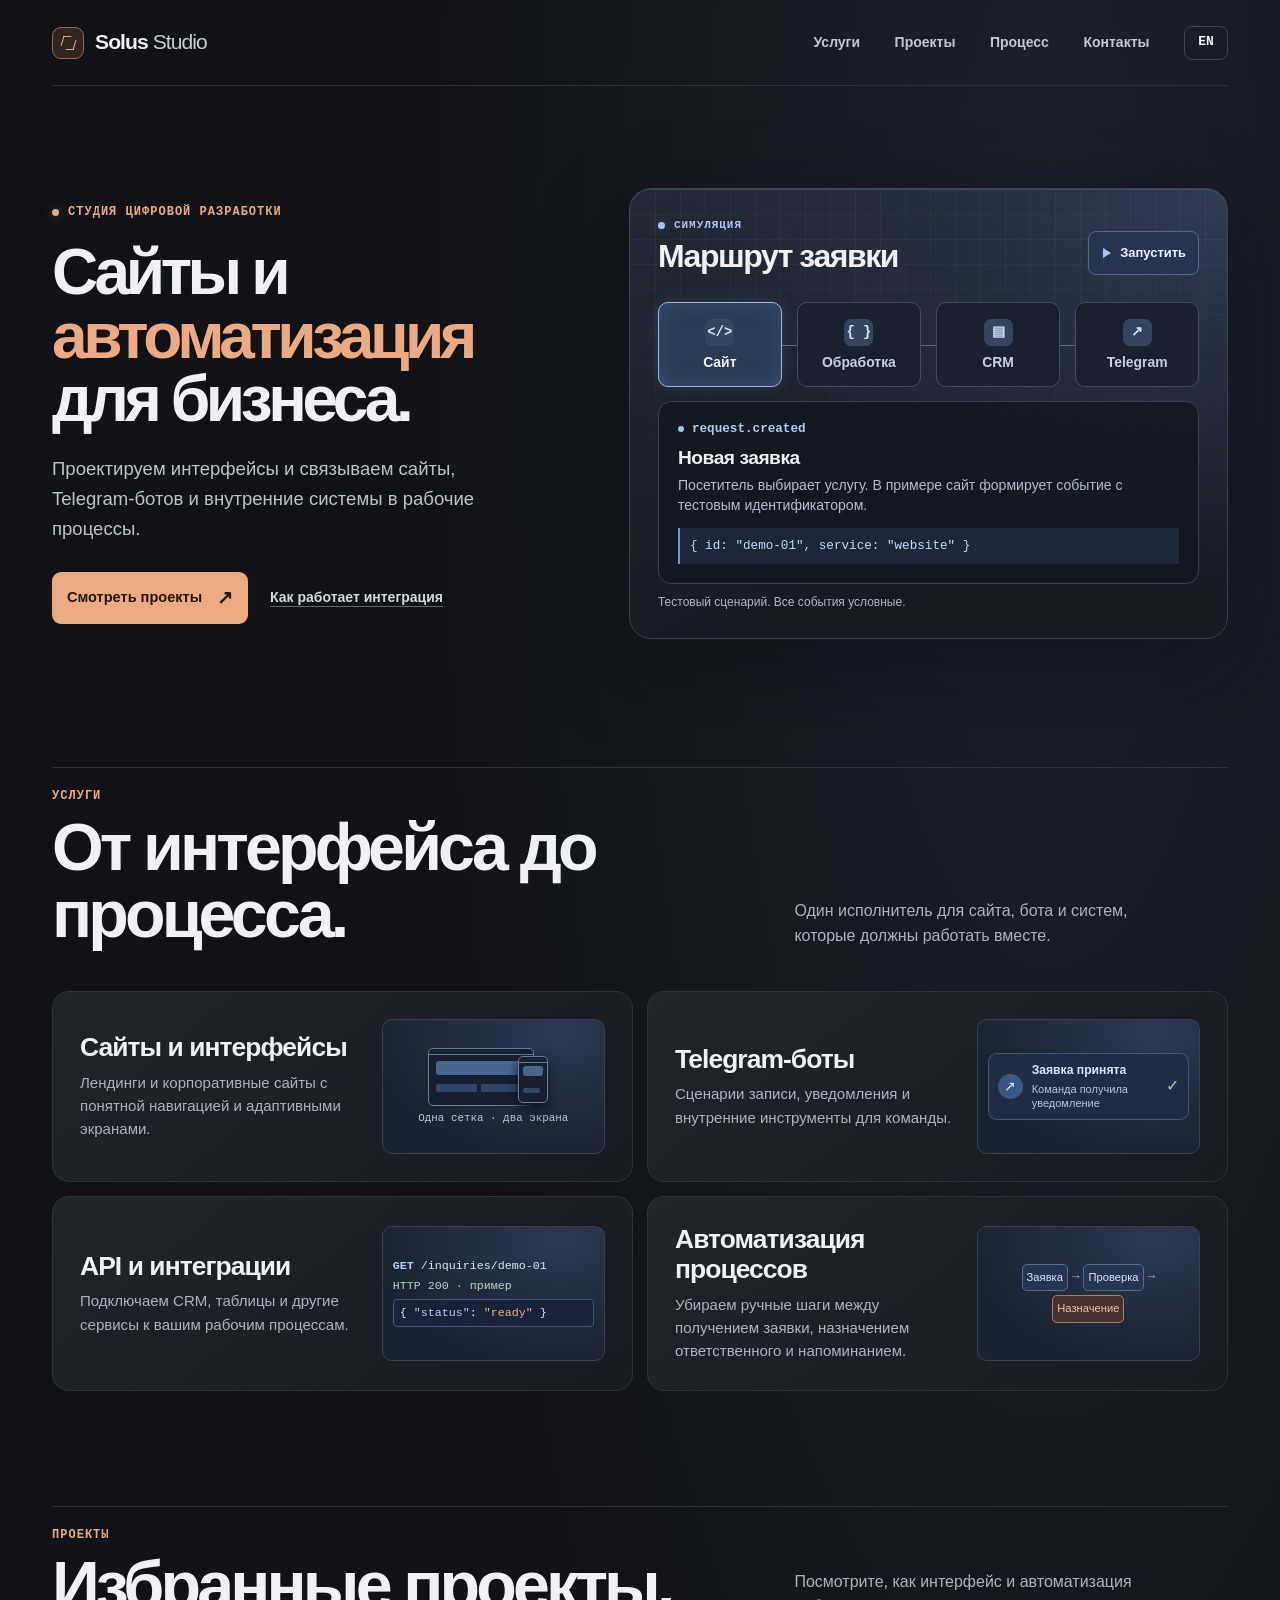
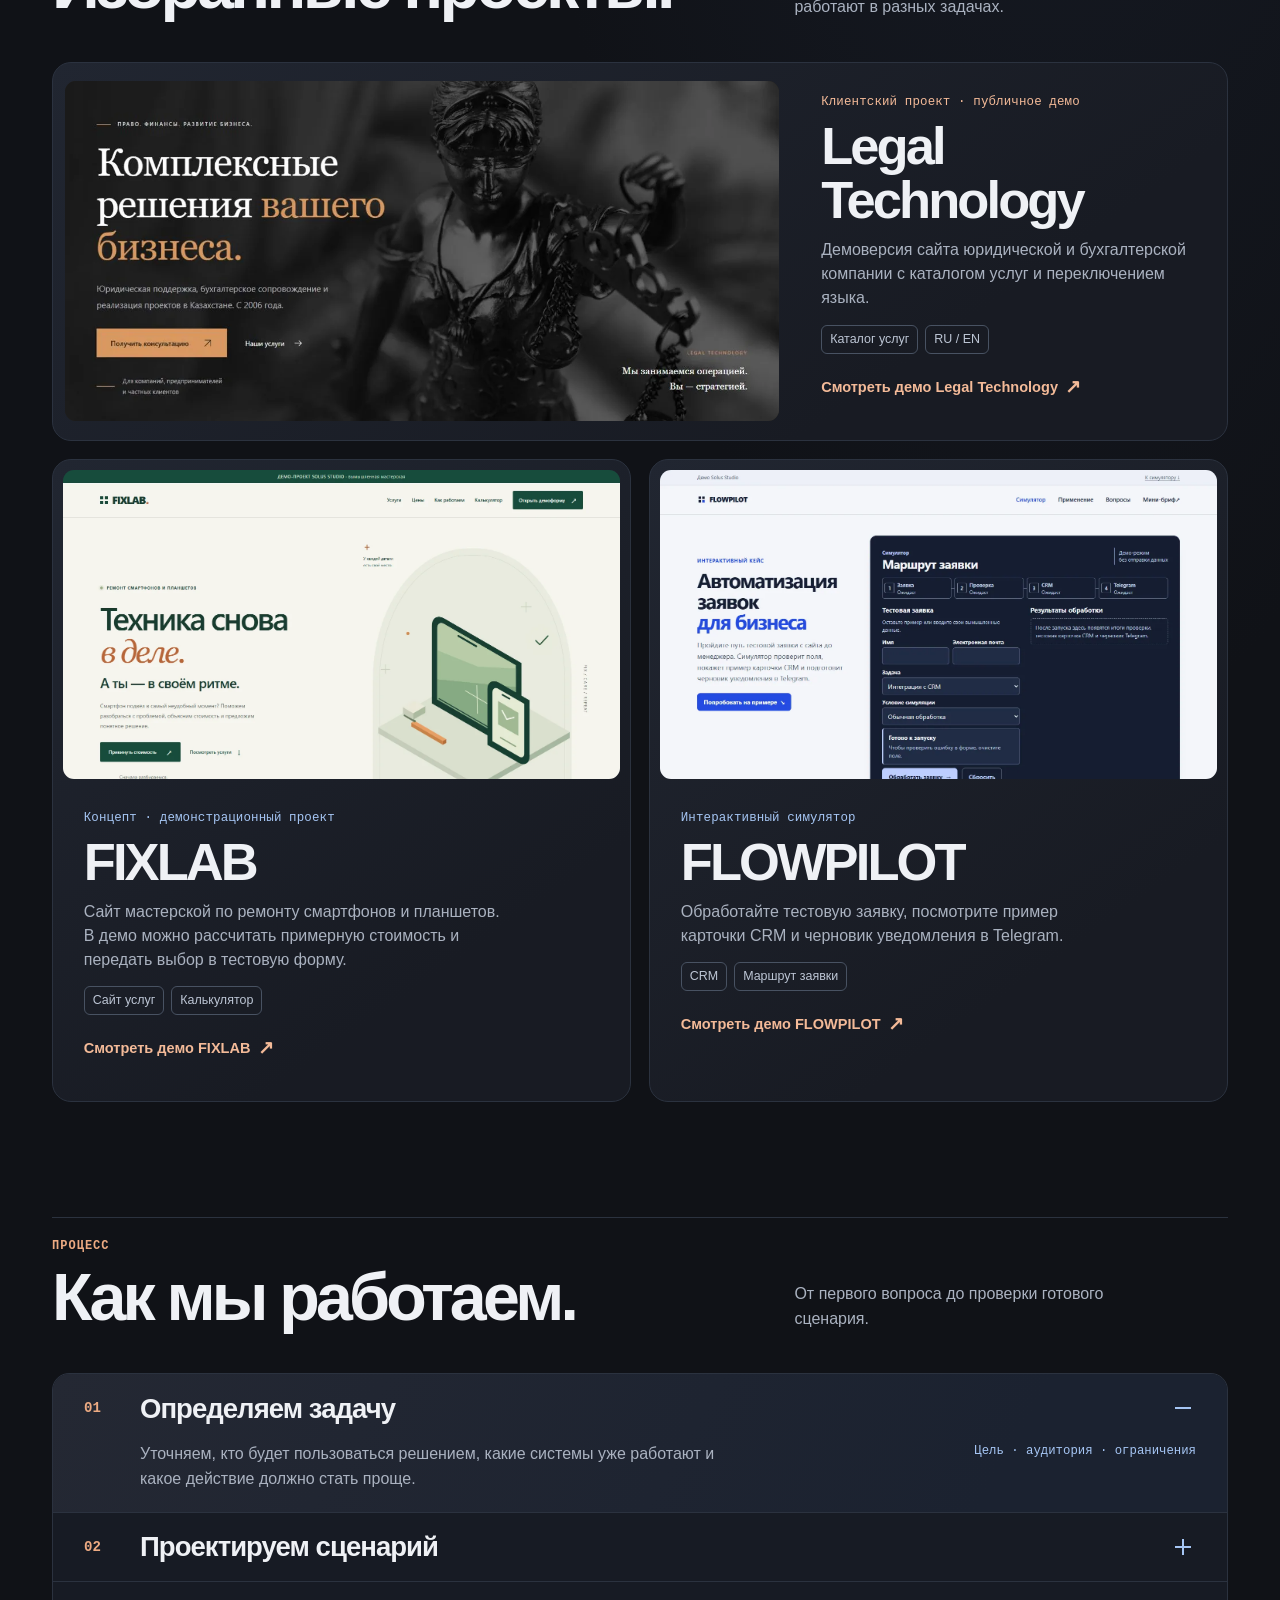
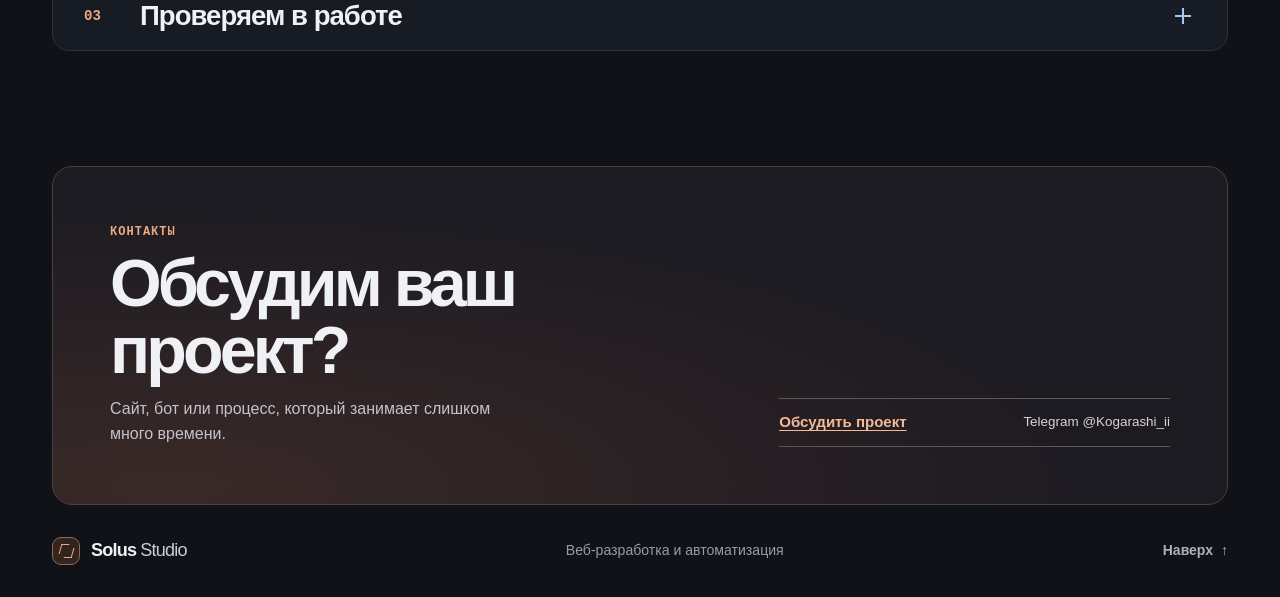
==== index.html @ 5e97bf9b "Add files via upload" ====
<!DOCTYPE html>
<html lang="ru">
<head>
  <meta charset="utf-8">
  <meta name="viewport" content="width=device-width, initial-scale=1">
  <meta name="description" content="Solus Studio проектирует сайты и интерфейсы, разрабатывает Telegram-ботов и подключает API для автоматизации бизнес-процессов.">
  <meta name="theme-color" content="#101217">
  <meta name="robots" content="noindex">
  <meta name="referrer" content="no-referrer">
  <meta property="og:title" content="Solus Studio — сайты и автоматизация для бизнеса">
  <meta property="og:description" content="Solus Studio проектирует сайты и интерфейсы, разрабатывает Telegram-ботов и подключает API для автоматизации бизнес-процессов.">
  <meta property="og:type" content="website">
  <title>Solus Studio — сайты и автоматизация для бизнеса</title>
  <link rel="stylesheet" href="styles.css">
  <link rel="icon" href="assets/favicon.svg" type="image/svg+xml">
  <link rel="alternate" hreflang="en" href="en.html">
  <script src="workflow.js" defer></script>
</head>
<body>
  <a class="skip-link" href="#main">К содержанию</a>
  <header class="header shell" id="top" tabindex="-1">
    <a class="brand" href="#top" aria-label="Solus Studio — к началу"><span class="brand-mark" aria-hidden="true"></span><span>Solus<span class="brand-studio"> Studio</span></span></a>
    <nav class="nav" aria-label="Основная навигация">
      <a href="#services">Услуги</a>
      <a href="#projects">Проекты</a>
      <a href="#approach">Процесс</a>
      <a href="#contact" class="nav-contact">Контакты</a>
      <a class="language-link" href="en.html" hreflang="en" lang="en" aria-label="EN — English">EN</a>
    </nav>
  </header>
  <main id="main" tabindex="-1">
    <section class="hero shell" aria-labelledby="hero-title">
      <div class="hero-copy">
        <p class="eyebrow hero-kicker"><span class="signal" aria-hidden="true"></span>Студия цифровой разработки</p>
        <h1 id="hero-title">Сайты и <em>автоматизация</em> для бизнеса.</h1>
        <p class="hero-intro">Проектируем интерфейсы и связываем сайты, Telegram-ботов и внутренние системы в рабочие процессы.</p>
        <div class="hero-actions">
          <a class="button button-primary" href="#projects">Смотреть проекты<span aria-hidden="true">↗</span></a>
          <a class="text-link" href="#workflow">Как работает интеграция</a>
        </div>
      </div>
      <section class="workflow" id="workflow" tabindex="-1" aria-labelledby="workflow-title" data-workflow data-state="idle" data-step="0">
        <div class="workflow-head">
          <div><p class="eyebrow workflow-tag"><span class="signal" aria-hidden="true"></span>Симуляция</p><h2 id="workflow-title">Маршрут заявки</h2></div>
          <button class="workflow-play" type="button" data-workflow-play aria-controls="workflow-panel" data-label-play="Запустить" data-label-pause="Пауза" data-label-resume="Продолжить" data-label-replay="Повторить" disabled>
            <span class="play-icon" aria-hidden="true"></span><span data-workflow-play-label>Запустить</span>
          </button>
        </div>
        <div class="workflow-stage">
          <div class="workflow-nodes">
                <button class="workflow-node" type="button" data-workflow-step="0" data-announcement="Новая заявка" aria-controls="workflow-panel" aria-pressed="true" disabled>
                  <span class="workflow-symbol" aria-hidden="true">&lt;/&gt;</span>
                  <span class="workflow-node-name">Сайт</span>
                </button>
                <button class="workflow-node" type="button" data-workflow-step="1" data-announcement="Данные проверены" aria-controls="workflow-panel" aria-pressed="false" disabled>
                  <span class="workflow-symbol" aria-hidden="true">{ }</span>
                  <span class="workflow-node-name">Обработка</span>
                </button>
                <button class="workflow-node" type="button" data-workflow-step="2" data-announcement="Карточка готова" aria-controls="workflow-panel" aria-pressed="false" disabled>
                  <span class="workflow-symbol" aria-hidden="true">▤</span>
                  <span class="workflow-node-name">CRM</span>
                </button>
                <button class="workflow-node" type="button" data-workflow-step="3" data-announcement="Уведомление готово" aria-controls="workflow-panel" aria-pressed="false" disabled>
                  <span class="workflow-symbol" aria-hidden="true">↗</span>
                  <span class="workflow-node-name">Telegram</span>
                </button>
          </div>
          <div class="workflow-panel" id="workflow-panel">
                <div class="workflow-detail" data-workflow-detail="0">
                  <div><p class="event-name"><span aria-hidden="true"></span>request.created</p><h3>Новая заявка</h3><p class="event-copy">Посетитель выбирает услугу. В примере сайт формирует событие с тестовым идентификатором.</p></div>
                  <code class="event-payload">{ id: &quot;demo-01&quot;, service: &quot;website&quot; }</code>
                </div>
                <div class="workflow-detail" data-workflow-detail="1" hidden>
                  <div><p class="event-name"><span aria-hidden="true"></span>request.validated</p><h3>Данные проверены</h3><p class="event-copy">Проверяем обязательные поля и приводим данные к формату для следующего шага.</p></div>
                  <code class="event-payload">{ id: &quot;demo-01&quot;, valid: true }</code>
                </div>
                <div class="workflow-detail" data-workflow-detail="2" hidden>
                  <div><p class="event-name"><span aria-hidden="true"></span>crm.record.preview</p><h3>Карточка готова</h3><p class="event-copy">По проверенным данным формируется пример карточки с типом услуги и статусом.</p></div>
                  <code class="event-payload">{ id: &quot;demo-01&quot;, stage: &quot;new&quot; }</code>
                </div>
                <div class="workflow-detail" data-workflow-detail="3" hidden>
                  <div><p class="event-name"><span aria-hidden="true"></span>telegram.message.preview</p><h3>Уведомление готово</h3><p class="event-copy">Из карточки собирается текст для команды: «Новая заявка на сайт».</p></div>
                  <code class="event-payload">{ id: &quot;demo-01&quot;, delivery: &quot;simulated&quot; }</code>
                </div>
          </div>
        </div>
        <p class="workflow-note">Тестовый сценарий. Все события условные.</p>
        <p class="visually-hidden" role="status" data-workflow-status></p>
      </section>
    </section>
    <section class="section services shell" id="services" aria-labelledby="services-title" tabindex="-1">
      <header class="section-heading">
        <div><p class="eyebrow section-label">Услуги</p><h2 id="services-title">От интерфейса до процесса.</h2></div>
        <p class="section-intro">Один исполнитель для сайта, бота и систем, которые должны работать вместе.</p>
      </header>
      <ul class="service-list">
        <li class="service-item">
          <div class="service-copy"><h3>Сайты и интерфейсы</h3><p>Лендинги и корпоративные сайты с понятной навигацией и адаптивными экранами.</p></div>
          <div class="service-demo service-demo-0" role="group" aria-label="Пример адаптивной сетки"><div class="mini-browser" aria-hidden="true"><span></span><i></i><b></b><em></em></div><div class="mini-phone" aria-hidden="true"><span></span><i></i><b></b></div><span class="sample-label">Одна сетка · два экрана</span></div>
        </li>
        <li class="service-item">
          <div class="service-copy"><h3>Telegram-боты</h3><p>Сценарии записи, уведомления и внутренние инструменты для команды.</p></div>
          <div class="service-demo service-demo-1" role="group" aria-label="Пример сообщения бота"><div class="chat-preview"><span class="chat-icon" aria-hidden="true">↗</span><div><strong>Заявка принята</strong><small>Команда получила уведомление</small></div><span class="chat-check" aria-hidden="true">✓</span></div></div>
        </li>
        <li class="service-item">
          <div class="service-copy"><h3>API и интеграции</h3><p>Подключаем CRM, таблицы и другие сервисы к вашим рабочим процессам.</p></div>
          <div class="service-demo service-demo-2" role="group" aria-label="Пример ответа API"><div class="api-preview"><span><b>GET</b> /inquiries/demo-01</span><span class="api-status">HTTP 200 · пример</span><code>{ <i>"status"</i>: <b>"ready"</b> }</code></div></div>
        </li>
        <li class="service-item">
          <div class="service-copy"><h3>Автоматизация процессов</h3><p>Убираем ручные шаги между получением заявки, назначением ответственного и напоминанием.</p></div>
          <div class="service-demo service-demo-3" role="group" aria-label="Пример маршрутизации заявки"><div class="routing-preview"><span>Заявка</span><b aria-hidden="true">→</b><span>Проверка</span><b aria-hidden="true">→</b><span>Назначение</span></div></div>
        </li>
      </ul>
    </section>
    <section class="section projects shell" id="projects" aria-labelledby="projects-title" tabindex="-1">
      <header class="section-heading">
        <div><p class="eyebrow section-label">Проекты</p><h2 id="projects-title">Избранные проекты.</h2></div>
        <p class="section-intro">Посмотрите, как интерфейс и автоматизация работают в разных задачах.</p>
      </header>
      <div class="project-grid">
        <article class="project project-featured">
          <div class="project-preview"><img src="assets/legaltechpro-preview.webp" width="1250" height="596" alt="Главный экран демоверсии Legal Technology с заголовком и изображением Фемиды" loading="lazy" decoding="async"></div>
          <div class="project-info">
            <p class="case-type">Клиентский проект · публичное демо</p>
            <h3>Legal Technology</h3>
            <p class="case-copy">Демоверсия сайта юридической и бухгалтерской компании с каталогом услуг и переключением языка.</p>
            <ul class="tags" aria-label="Возможности проекта"><li>Каталог услуг</li><li>RU / EN</li></ul>
            <a class="case-link" href="https://solus-studio.github.io/legaltechpro-demo/">Смотреть демо Legal Technology <span aria-hidden="true">↗</span></a>
          </div>
        </article>
        <article class="project project-fixlab">
          <div class="project-preview"><img src="assets/fixlab-preview.webp" width="1440" height="1000" alt="Главный экран FIXLAB с иллюстрацией смартфона и планшета" loading="lazy" decoding="async"></div>
          <div class="project-info">
            <p class="case-type">Концепт · демонстрационный проект</p>
            <h3>FIXLAB</h3>
            <p class="case-copy">Сайт мастерской по ремонту смартфонов и планшетов. В демо можно рассчитать примерную стоимость и передать выбор в тестовую форму.</p>
            <ul class="tags" aria-label="Возможности проекта"><li>Сайт услуг</li><li>Калькулятор</li></ul>
            <a class="case-link" href="https://solus-studio.github.io/fixlab-demo/">Смотреть демо FIXLAB <span aria-hidden="true">↗</span></a>
          </div>
        </article>
        <article class="project project-flowpilot">
          <div class="project-preview"><img src="assets/flowpilot-preview.webp" width="1440" height="1000" alt="Симулятор FLOWPILOT с этапами обработки и тестовой заявкой" loading="lazy" decoding="async"></div>
          <div class="project-info">
            <p class="case-type">Интерактивный симулятор</p>
            <h3>FLOWPILOT</h3>
            <p class="case-copy">Обработайте тестовую заявку, посмотрите пример карточки CRM и черновик уведомления в Telegram.</p>
            <ul class="tags" aria-label="Возможности проекта"><li>CRM</li><li>Маршрут заявки</li></ul>
            <a class="case-link" href="https://solus-studio.github.io/flowpilot-demo/">Смотреть демо FLOWPILOT <span aria-hidden="true">↗</span></a>
          </div>
        </article>
      </div>
    </section>
    <section class="section approach shell" id="approach" aria-labelledby="approach-title" tabindex="-1">
      <header class="section-heading">
        <div><p class="eyebrow section-label">Процесс</p><h2 id="approach-title">Как мы работаем.</h2></div>
        <p class="section-intro">От первого вопроса до проверки готового сценария.</p>
      </header>
      <ol class="approach-list">
        <li><details name="studio-process" open>
          <summary><span class="process-number" aria-hidden="true">01</span><span class="process-title">Определяем задачу</span><span class="process-toggle" aria-hidden="true"></span></summary>
          <div class="process-body"><p>Уточняем, кто будет пользоваться решением, какие системы уже работают и какое действие должно стать проще.</p><p class="process-context">Цель · аудитория · ограничения</p></div>
        </details></li>
        <li><details name="studio-process">
          <summary><span class="process-number" aria-hidden="true">02</span><span class="process-title">Проектируем сценарий</span><span class="process-toggle" aria-hidden="true"></span></summary>
          <div class="process-body"><p>Выстраиваем путь от первого экрана до результата. Определяем, где нужны данные, интеграции и обработка ошибок.</p><p class="process-context">Маршрут · интерфейс · данные</p></div>
        </details></li>
        <li><details name="studio-process">
          <summary><span class="process-number" aria-hidden="true">03</span><span class="process-title">Проверяем в работе</span><span class="process-toggle" aria-hidden="true"></span></summary>
          <div class="process-body"><p>Проходим основной сценарий на телефоне и компьютере. Проверяем фокус, переходы и состояния ошибок.</p><p class="process-context">Устройства · ошибки · приёмка</p></div>
        </details></li>
      </ol>
    </section>
    <section class="project-contact shell" id="contact" aria-labelledby="contact-title" tabindex="-1">
      <div>
        <p class="eyebrow section-label">Контакты</p>
        <h2 id="contact-title">Обсудим ваш проект?</h2>
        <p class="contact-copy">Сайт, бот или процесс, который занимает слишком много времени.</p>
      </div>
      <div class="contact-details">
        <ul class="contact-list">
          <li><a class="contact-link contact-link-primary" href="https://t.me/Kogarashi_ii" rel="noreferrer"><span class="contact-action">Обсудить проект</span><span class="contact-destination">Telegram @Kogarashi_ii</span></a></li>
        </ul>
      </div>
    </section>
  </main>
  <footer class="footer shell">
    <a class="brand" href="#top" aria-label="Solus Studio — к началу"><span class="brand-mark" aria-hidden="true"></span><span>Solus<span class="brand-studio"> Studio</span></span></a>
    <p>Веб-разработка и автоматизация</p>
    <a class="footer-top" href="#top">Наверх <span aria-hidden="true">↑</span></a>
  </footer>
</body>
</html>
---- styles.css ----
:root {
  color-scheme: dark;
  --canvas: #101217;
  --surface: #171b23;
  --surface-high: #1d222d;
  --ink: #eff1f5;
  --muted: #aab2c0;
  --quiet: #929daf;
  --line: #2b323f;
  --horizon: #3b4656;
  --accent: #ecaa82;
  --accent-strong: #f3ba98;
  --blue: #a5c5f3;
  --sans: "Segoe UI", Arial, sans-serif;
  --mono: Consolas, "Courier New", monospace;
}

* { box-sizing: border-box; }
html { scroll-padding-top: 20px; }
body {
  margin: 0;
  background: radial-gradient(ellipse at 82% 7%, #1a202d 0, transparent 39rem), var(--canvas);
  color: var(--ink);
  font: 1rem/1.55 var(--sans);
  -webkit-font-smoothing: antialiased;
}
a { color: inherit; text-decoration: none; }
button { font: inherit; }
button:not(:disabled), summary { cursor: pointer; }
:where(a, button, summary, [tabindex]):focus-visible { outline: 2px solid var(--accent-strong); outline-offset: 5px; }
::selection { background: var(--accent); color: #151218; }
[hidden] { display: none !important; }
img { display: block; max-width: 100%; }
h1, h2, h3, p, ul, ol { margin: 0; }
ul, ol { padding: 0; }
code { font-family: var(--mono); }

.shell { width: min(1280px, calc(100% - 40px)); margin-inline: auto; }
.visually-hidden {
  position: absolute; width: 1px; height: 1px; overflow: hidden;
  clip-path: inset(50%); white-space: nowrap;
}
.skip-link {
  position: fixed; z-index: 5; top: 12px; left: 12px; padding: 10px 16px;
  clip-path: inset(50%); transform: translateY(-170%); background: var(--accent); color: #171218;
}
.skip-link:focus { clip-path: none; transform: translateY(0); }

.header {
  min-height: 86px; display: flex; align-items: center; justify-content: space-between;
  gap: 4px 24px; border-bottom: 1px solid var(--line);
}
.brand {
  min-height: 44px; display: inline-flex; align-items: center; gap: 11px; flex: 0 0 auto;
  font-size: 1.32rem; font-weight: 710; letter-spacing: -.045em; line-height: 1.15;
}
.brand-studio { color: #c7cdd7; font-weight: 500; }
.brand-mark {
  position: relative; display: grid; place-items: center; width: 32px; height: 32px;
  border: 1px solid #916751; border-radius: 9px; background: #32251f; color: var(--accent);
}
.brand-mark::before, .brand-mark::after {
  content: ""; position: absolute; width: 7px; height: 9px;
  border: solid currentColor; transform: skewX(-16deg);
}
.brand-mark::before { margin: -4px 0 0 -5px; border-width: 1.5px 0 0 1.5px; }
.brand-mark::after { margin: 4px 0 0 5px; border-width: 0 1.5px 1.5px 0; }
.nav { display: flex; align-items: center; flex-wrap: wrap; gap: 0 clamp(15px, 2.7vw, 36px); }
.nav a, .text-link, .footer-top {
  display: inline-flex; align-items: center; min-height: 44px; gap: 8px;
  font-size: .875rem; font-weight: 620;
}
.nav a { color: #c0c8d4; }
.nav a:hover, .text-link:hover, .footer-top:hover { color: var(--accent-strong); }
.nav .language-link {
  min-width: 44px; justify-content: center; color: var(--ink);
  font: 700 .81rem/1 var(--mono);
}
.language-link::after { content: ""; position: absolute; inset: 5px 0; border: 1px solid var(--horizon); border-radius: 8px; }
.language-link { position: relative; }
.language-link:hover::after { border-color: var(--accent); }

.hero {
  display: grid; align-items: center; gap: 36px;
  padding-block: clamp(42px, 8vw, 116px) clamp(72px, 10vw, 143px);
}
.hero-copy, .workflow { min-width: 0; }
.eyebrow {
  display: flex; align-items: center; gap: 9px;
  color: var(--accent); font: 650 .75rem/1.45 var(--mono);
  letter-spacing: .085em; text-transform: uppercase;
}
.signal {
  width: 7px; height: 7px; flex: 0 0 7px; border-radius: 50%;
  background: currentColor; box-shadow: 0 0 12px #ecaa8258;
}
.hero h1 {
  margin-block: 20px 23px; font-size: clamp(2.14rem, 8.4vw, 4.7rem); font-weight: 690;
  line-height: .99; letter-spacing: -.069em;
}
.hero h1 em { display: block; color: var(--accent); font-style: normal; }
.hero-intro { max-width: 43ch; color: #bac2cf; font-size: clamp(1rem, 1.45vw, 1.17rem); line-height: 1.6; }
.hero-actions { display: flex; flex-wrap: wrap; align-items: center; gap: 8px 22px; margin-top: 28px; }
.button {
  display: inline-flex; align-items: center; justify-content: space-between; gap: 15px; min-height: 52px;
  border-radius: 9px; padding: 10px 15px; font-size: .91rem; font-weight: 730;
}
.button-primary { background: var(--accent); color: #211711; }
.button-primary:hover { background: #ffd0b2; }
.button span { font-size: 1.2rem; line-height: 1; }
.text-link { color: #d2d8e3; text-decoration: underline; text-decoration-color: #5d6778; text-underline-offset: .27em; }

.workflow {
  --node-gap: clamp(7px, 1.2vw, 17px);
  isolation: isolate; position: relative; overflow: clip; border: 1px solid #374252;
  border-radius: 22px; padding: clamp(14px, 2.25vw, 28px);
  background: radial-gradient(ellipse at 100% 0%, #303c54 0, transparent 65%), linear-gradient(154deg, #222936, #151922 72%);
  box-shadow: 0 30px 88px #080b146f, inset 0 1px #a5c5f321;
}
.workflow::before {
  content: ""; position: absolute; z-index: -1; inset: 0; pointer-events: none;
  background-image: linear-gradient(#9cb5dc0f 1px, transparent 1px), linear-gradient(90deg, #9cb5dc0f 1px, transparent 1px);
  background-size: 25px 25px;
  mask-image: linear-gradient(#000 0, transparent 85%);
}
.workflow-head {
  display: flex; flex-wrap: wrap; justify-content: space-between; align-items: end;
  gap: 10px 12px; margin-bottom: clamp(14px, 2.4vw, 27px);
}
.workflow-tag { font-size: .69rem; color: var(--blue); }
.workflow-tag .signal { box-shadow: 0 0 12px #a5c5f35e; }
.workflow h2 { margin-top: 6px; font-size: clamp(1.45rem, 2.5vw, 2rem); line-height: 1.12; letter-spacing: -.045em; }
.workflow-nodes { display: grid; grid-template-columns: repeat(4, minmax(0, 1fr)); gap: var(--node-gap); }
.workflow-node {
  position: relative; display: grid; align-content: center; justify-items: center; gap: 8px; min-width: 0;
  min-height: 79px; padding: 8px 2px; border: 1px solid #414d60; border-radius: 10px;
  color: #c5cfdf; background: #19212e; text-align: center;
}
.workflow-node:not(:last-child)::after {
  content: ""; position: absolute; z-index: -1; top: 50%; left: calc(100% + 1px);
  width: var(--node-gap); height: 1px; background: #5e6b80;
}
.workflow-node:has(~ .workflow-node[aria-pressed="true"])::after { background: #87acdf; }
.workflow-node[aria-pressed="true"] {
  color: #f2f6ff; border-color: #9bb8e2; background: #293b55;
  box-shadow: inset 0 0 22px #9ac3ff23, 0 0 16px #8eb8ff25;
}
.workflow-node:not(:disabled):hover { border-color: var(--blue); background: #28364c; }
.workflow-node:disabled { cursor: default; }
.workflow-symbol {
  display: grid; place-items: center; width: 29px; height: 27px; border-radius: 7px;
  background: #34465f; color: #d2e5ff; font: 700 .87rem/1 var(--mono);
}
.workflow-node-name { max-width: 100%; overflow-wrap: anywhere; font: 600 clamp(.69rem, 1.35vw, .87rem)/1.15 var(--sans); }
.workflow-panel {
  min-height: 167px; margin-top: 14px; padding: clamp(12px, 2vw, 19px);
  border: 1px solid #364254; border-radius: 13px; background: #111821db;
}
.workflow-detail { display: grid; align-content: start; gap: 12px; }
.event-name {
  display: flex; align-items: center; gap: 8px; color: #b4ccf0;
  font: 700 clamp(.66rem, 1.2vw, .79rem)/1.3 var(--mono); overflow-wrap: anywhere;
}
.event-name span { width: 6px; height: 6px; border-radius: 50%; flex: 0 0 6px; background: #a3c5f4; }
.workflow-detail h3 { margin: 5px 0 4px; font-size: clamp(1rem, 1.6vw, 1.2rem); letter-spacing: -.025em; }
.event-copy { color: #aebcce; font-size: .88rem; line-height: 1.42; }
.event-payload {
  display: block; padding: 8px 10px; border-left: 2px solid #7896c4; background: #1c283a;
  color: #c4d9f7; overflow-wrap: anywhere; font-size: clamp(.64rem, 1.05vw, .79rem);
}
.workflow-note { margin-top: 10px; color: #aab7c9; font-size: .75rem; line-height: 1.35; }
.workflow-play {
  display: inline-flex; align-items: center; gap: 9px; min-height: 44px; padding: 8px 12px;
  border: 1px solid #536884; border-radius: 8px; background: #24354d; color: #ecf3ff;
  font-size: .81rem; font-weight: 700;
}
.workflow-play:disabled { opacity: .78; }
.workflow-play:not(:disabled):hover { border-color: #a8c6f0; background: #344969; }
.play-icon { width: 0; height: 0; margin-left: 2px; border-block: 5px solid transparent; border-left: 8px solid var(--blue); }
.workflow[data-state="playing"] .play-icon { width: 8px; height: 10px; border: solid var(--blue); border-width: 0 2px; }

.section { margin-bottom: clamp(64px, 9vw, 126px); }
.section-heading {
  display: grid; gap: 13px 27px; align-items: end; padding-top: 20px;
  border-top: 1px solid var(--line); margin-bottom: clamp(24px, 4vw, 42px);
}
.section-label { color: var(--accent); }
.section-heading h2, .project-contact h2 {
  margin-top: 8px; font-size: clamp(2rem, 5.4vw, 4.15rem);
  font-weight: 650; line-height: 1.02; letter-spacing: -.058em;
}
.section-intro { max-width: 40ch; color: var(--muted); line-height: 1.55; }

.service-list { display: grid; gap: 14px; list-style: none; }
.service-item {
  display: grid; align-items: center; gap: 18px; min-width: 0; border: 1px solid var(--line); border-radius: 17px;
  background: linear-gradient(140deg, #20252ef0, #171b23f0); padding: clamp(17px, 2.2vw, 27px);
}
.service-item:hover, .service-item:focus-within { border-color: #596476; }
.service-copy { min-width: 0; }
.service-copy h3 {
  margin-bottom: 8px; color: var(--ink); font-weight: 680; letter-spacing: -.035em;
  font-size: clamp(1.23rem, 2.1vw, 1.65rem); line-height: 1.15;
}
.service-copy p { max-width: 42ch; color: var(--muted); font-size: .94rem; }
.service-demo {
  position: relative; display: grid; place-items: center; min-width: 0; min-height: 124px;
  padding: 13px 10px; border: 1px solid #364253; border-radius: 10px;
  background: radial-gradient(ellipse at 80% 10%, #2b3b52, #192230 75%); color: #d8e5f8;
}
.service-demo-0 { place-items: initial; align-content: center; justify-items: center; row-gap: 5px; }
.mini-browser, .mini-phone {
  position: relative; width: 106px; min-height: 56px; margin-right: 24px; padding: 12px 7px 6px;
  border: 1px solid #697f9a; border-radius: 5px; background: #17202f;
}
.mini-browser span, .mini-phone span { position: absolute; inset: 0 0 auto; height: 6px; border-bottom: 1px solid #657c9b; }
.mini-browser i, .mini-phone i { display: block; height: 14px; border-radius: 3px; background: #47668e; }
.mini-browser b, .mini-browser em, .mini-phone b { display: inline-block; width: 45%; height: 8px; border-radius: 2px; background: #2f4868; }
.mini-browser em { margin-left: 5%; }
.mini-phone {
  position: absolute; left: calc(50% + 25px); top: 36px; width: 30px; height: 47px; min-height: auto;
  margin-right: 0; padding: 9px 4px 3px; box-shadow: 0 7px 12px #0c1628;
}
.mini-phone i { height: 10px; }
.mini-phone b { width: 85%; height: 5px; }
.sample-label { color: #b6c8e0; font: .68rem/1.3 var(--mono); text-align: center; }
.chat-preview {
  display: flex; align-items: center; gap: 9px; width: min(100%, 245px);
  padding: 9px; border: 1px solid #445775; border-radius: 9px; background: #202d44;
}
.chat-icon {
  display: grid; place-items: center; flex: 0 0 25px; height: 25px; border-radius: 50%;
  background: #385985; color: #ecf4ff; font-size: .9rem;
}
.chat-preview strong, .chat-preview small { display: block; font-size: .76rem; line-height: 1.28; }
.chat-preview small { margin-top: 4px; color: #b5c6dc; font-size: .69rem; }
.chat-check { margin-left: auto; color: #a9cfb9; }
.api-preview { display: grid; justify-items: start; gap: 5px; width: min(100%, 250px); font: .73rem/1.25 var(--mono); }
.api-preview span { overflow-wrap: anywhere; }
.api-preview span b { color: #acd0ff; }
.api-status { color: #b1d7c0; }
.api-preview code { width: 100%; padding: 6px; border: 1px solid #435675; border-radius: 4px; background: #182337; overflow-wrap: anywhere; }
.api-preview code i { color: #b9cbee; font-style: normal; }
.api-preview code b { color: #f0b091; font-weight: 500; }
.routing-preview { display: flex; flex-wrap: wrap; align-items: center; justify-content: center; gap: 4px; }
.routing-preview span { padding: 4px; border: 1px solid #536b8c; border-radius: 5px; background: #243650; font-size: .70rem; }
.routing-preview span:last-child { border-color: #a77f69; color: #f4c1a3; background: #47312f; }
.routing-preview b { color: #a3b8d8; font: 700 .78rem/1 var(--mono); }

.project-grid { display: grid; gap: 18px; }
.project {
  display: grid; align-content: start; min-width: 0;
  border: 1px solid var(--line); border-radius: 19px;
  background: linear-gradient(145deg, #212631, #181b23 75%);
}
.project:is(:hover, :focus-within) { border-color: #687488; box-shadow: 0 16px 42px #090c1464; }
.project-preview {
  margin: 10px 10px 0; min-width: 0; aspect-ratio: 1.8; overflow: hidden;
  border-radius: 11px; background: #232936;
}
.project-preview img { width: 100%; height: 100%; object-fit: cover; object-position: top; }
.project-featured .project-preview { aspect-ratio: 1250/596; background: #26231e; }
.project-featured .project-preview img { object-fit: contain; object-position: center; }
.project-info { min-width: 0; display: grid; align-content: center; justify-items: start; padding: clamp(17px, 2.4vw, 32px); }
.case-type {
  color: var(--blue); font-family: var(--mono); font-size: .78rem;
  line-height: 1.38; letter-spacing: .01em;
}
.project-featured .case-type { color: var(--accent-strong); }
.project-info h3 {
  margin-block: 8px 10px; font-size: clamp(1.88rem, 4.1vw, 3.5rem); font-weight: 680;
  line-height: 1.04; letter-spacing: -.055em;
}
.case-copy { max-width: 48ch; color: var(--muted); font-size: 1rem; line-height: 1.51; }
.tags { display: flex; flex-wrap: wrap; gap: 7px; list-style: none; margin-top: 14px; }
.tags li { padding: 4px 8px; border: 1px solid #485262; border-radius: 6px; color: #bdc6d5; font-size: .78rem; }
.case-link {
  display: flex; align-items: center; gap: 7px; min-height: 44px; margin-top: 11px;
  color: var(--accent-strong); font-size: .91rem; font-weight: 700;
}
.case-link:hover { color: #ffd7bf; text-decoration: underline; text-underline-offset: .24em; }
.case-link span { display: inline-block; font-size: 1.17rem; line-height: 1; }

.approach-list { list-style: none; border: 1px solid var(--line); border-radius: 17px; background: #171b24; }
.approach-list > li + li { border-top: 1px solid var(--line); }
.approach-list details[open] { background: linear-gradient(120deg, #242833, #1b2230 80%); }
.approach-list > li:first-child details { border-radius: 16px 16px 0 0; }
.approach-list > li:last-child details { border-radius: 0 0 16px 16px; }
.approach-list summary {
  display: grid; grid-template-columns: 28px minmax(0, 1fr) 25px; gap: clamp(12px, 2.6vw, 28px);
  align-items: center; min-height: 68px; padding: 13px clamp(13px, 3vw, 31px); list-style: none;
}
.approach-list summary::-webkit-details-marker { display: none; }
.approach-list summary:hover { color: var(--accent-strong); }
.approach-list summary:focus-visible { outline-offset: -4px; }
.process-title { font-size: clamp(1.15rem, 2.15vw, 1.75rem); font-weight: 650; line-height: 1.14; letter-spacing: -.035em; }
.process-number { color: var(--accent); font: 700 .88rem/1 var(--mono); }
.process-toggle { position: relative; width: 24px; height: 24px; color: var(--blue); }
.process-toggle::before, .process-toggle::after { content: ""; position: absolute; inset: 11px 4px auto; height: 2px; background: currentColor; }
.process-toggle::after { transform: rotate(90deg); }
.approach-list [open] .process-toggle::after { transform: rotate(0deg); }
.process-body {
  display: grid; align-items: start; gap: 10px; padding: 0 clamp(13px, 3vw, 31px) 20px;
  padding-left: calc(clamp(13px, 3vw, 31px) + 28px + clamp(12px, 2.6vw, 28px));
  color: var(--muted);
}
.process-body p:first-child { max-width: 66ch; }
.process-context { color: var(--blue); font: .77rem/1.5 var(--mono); }

.project-contact {
  display: grid; gap: 20px 44px; align-items: end; padding: clamp(21px, 5vw, 57px);
  border: 1px solid #4a403c; border-radius: 20px;
  background: radial-gradient(ellipse at 10% 95%, #53362c86, transparent 62%), #1d1b22;
}
.project-contact h2 { margin-bottom: 12px; }
.contact-copy { color: #c5c2cc; max-width: 46ch; }
.contact-details { min-width: 0; }
.contact-list { list-style: none; }
.contact-slot, .contact-link {
  min-height: 49px; display: flex; align-items: center; overflow-wrap: anywhere;
  padding-block: 10px; border-block: 1px solid #67544e; color: #ded3cd; font-size: .94rem; font-weight: 600;
}
.contact-link { color: var(--accent-strong); text-decoration: underline; text-underline-offset: .2em; }
.contact-link-primary { justify-content: space-between; flex-wrap: wrap; gap: 4px 16px; text-decoration: none; }
.contact-action { text-decoration: underline; text-underline-offset: .2em; }
.contact-destination { color: #ded3cd; font-size: .84rem; font-weight: 500; }
.contact-list li + li .contact-link { border-top: 0; }
.footer {
  display: flex; align-items: center; justify-content: space-between; flex-wrap: wrap;
  gap: 5px 18px; padding-block: 24px; color: var(--quiet); font-size: .88rem;
}
.footer .brand { color: var(--ink); font-size: 1.13rem; }
.footer .brand-mark { width: 28px; height: 28px; }
.footer-top { color: var(--muted); }

@media (max-width: 580px) {
  .shell { width: calc(100% - 32px); }
  .header { flex-direction: column; align-items: stretch; gap: 0; padding-top: 6px; }
  .nav { justify-content: space-between; gap: 0 6px; }
  .nav a:not(.language-link) { font-size: .80rem; }
  .brand { align-self: start; }
}
@media (max-width: 360px) {
  .hero-actions { gap: 7px 14px; }
  .hero-actions .text-link { font-size: .8rem; }
  .workflow-panel { min-height: 180px; }
}
@media (min-width: 650px) {
  .shell { width: min(1280px, calc(100% - 64px)); }
  .section-heading { grid-template-columns: minmax(0, 1.65fr) minmax(0, 1fr); }
  .service-list, .project-grid { grid-template-columns: repeat(2, minmax(0, 1fr)); }
  .project-featured { grid-column: 1 / -1; }
  .project-contact { grid-template-columns: minmax(0, 1.6fr) minmax(0, 1fr); }
}
@media (min-width: 850px) {
  .project-featured { grid-template-columns: minmax(0, 1.62fr) minmax(0, 1fr); align-items: stretch; }
  .project-featured .project-preview { align-self: center; margin: 12px 0 12px 12px; }
  .project-featured .project-info { padding-left: clamp(22px, 3.3vw, 49px); }
  .process-body { grid-template-columns: minmax(0, 1fr) minmax(200px, auto); gap: 26px; }
}
@media (min-width: 940px) {
  .hero { grid-template-columns: minmax(0, .93fr) minmax(0, 1.07fr); gap: clamp(32px, 4.4vw, 64px); }
  .hero h1 { font-size: clamp(2.9rem, 5vw, 4.65rem); }
  .workflow-node { min-height: 85px; }
}
@media (min-width: 1060px) {
  .shell { width: min(1280px, calc(100% - 104px)); }
  .service-item { grid-template-columns: minmax(0, 1.27fr) minmax(0, 1fr); }
  .service-demo { min-height: 135px; }
}

@media (prefers-reduced-motion: no-preference) {
  html { scroll-behavior: smooth; }
  .button, .nav a, .text-link, .workflow-node, .workflow-play, .project, .service-item, .case-link, .process-toggle::after {
    transition: background-color 165ms ease, color 165ms ease, border-color 165ms ease, box-shadow 180ms ease, transform 150ms ease;
  }
  .workflow { animation: panel-enter 480ms ease-out both; }
  .workflow-detail { animation: detail-in 240ms ease-out both; }
  .workflow[data-state="playing"] .workflow-node:has(+ .workflow-node[aria-pressed="true"])::after {
    background: linear-gradient(90deg, #6381ae, #d4e6ff, #6381ae);
    background-size: 175% 100%; animation: wire-flow 680ms linear infinite;
    box-shadow: 0 0 6px #92b9fbd2;
  }
  .project-preview img { transition: transform 320ms ease; }
  .project:is(:hover, :focus-within) .project-preview img { transform: scale(1.024); }
  .case-link span { transition: transform 180ms ease; }
  .case-link:is(:hover, :focus-visible) span { transform: translate(2px, -2px); }
  .approach-list details[open] .process-body { animation: detail-in 235ms ease-out both; }
  @keyframes panel-enter { from { opacity: .84; transform: translateY(9px); } to { opacity: 1; transform: translateY(0); } }
  @keyframes detail-in { from { opacity: .72; transform: translateY(4px); } to { opacity: 1; transform: translateY(0); } }
  @keyframes wire-flow { to { background-position: 175% 0; } }
}
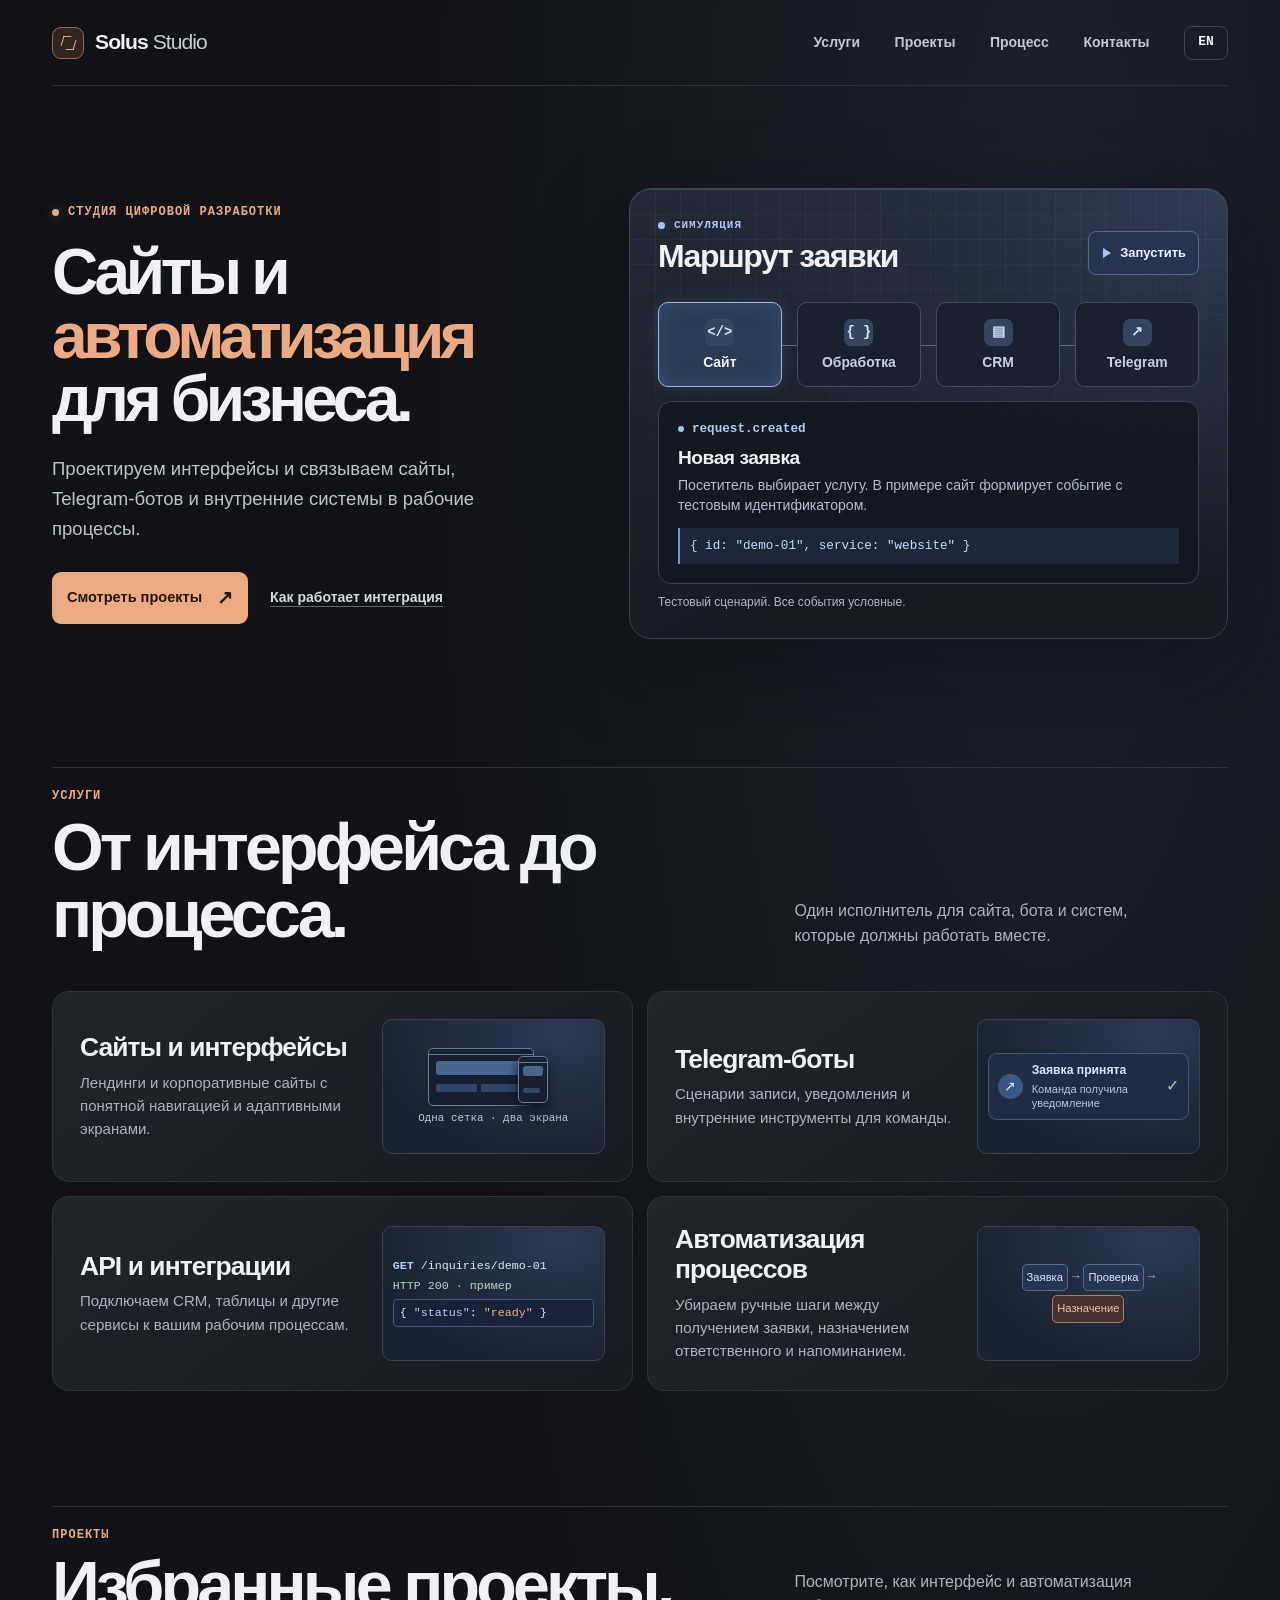
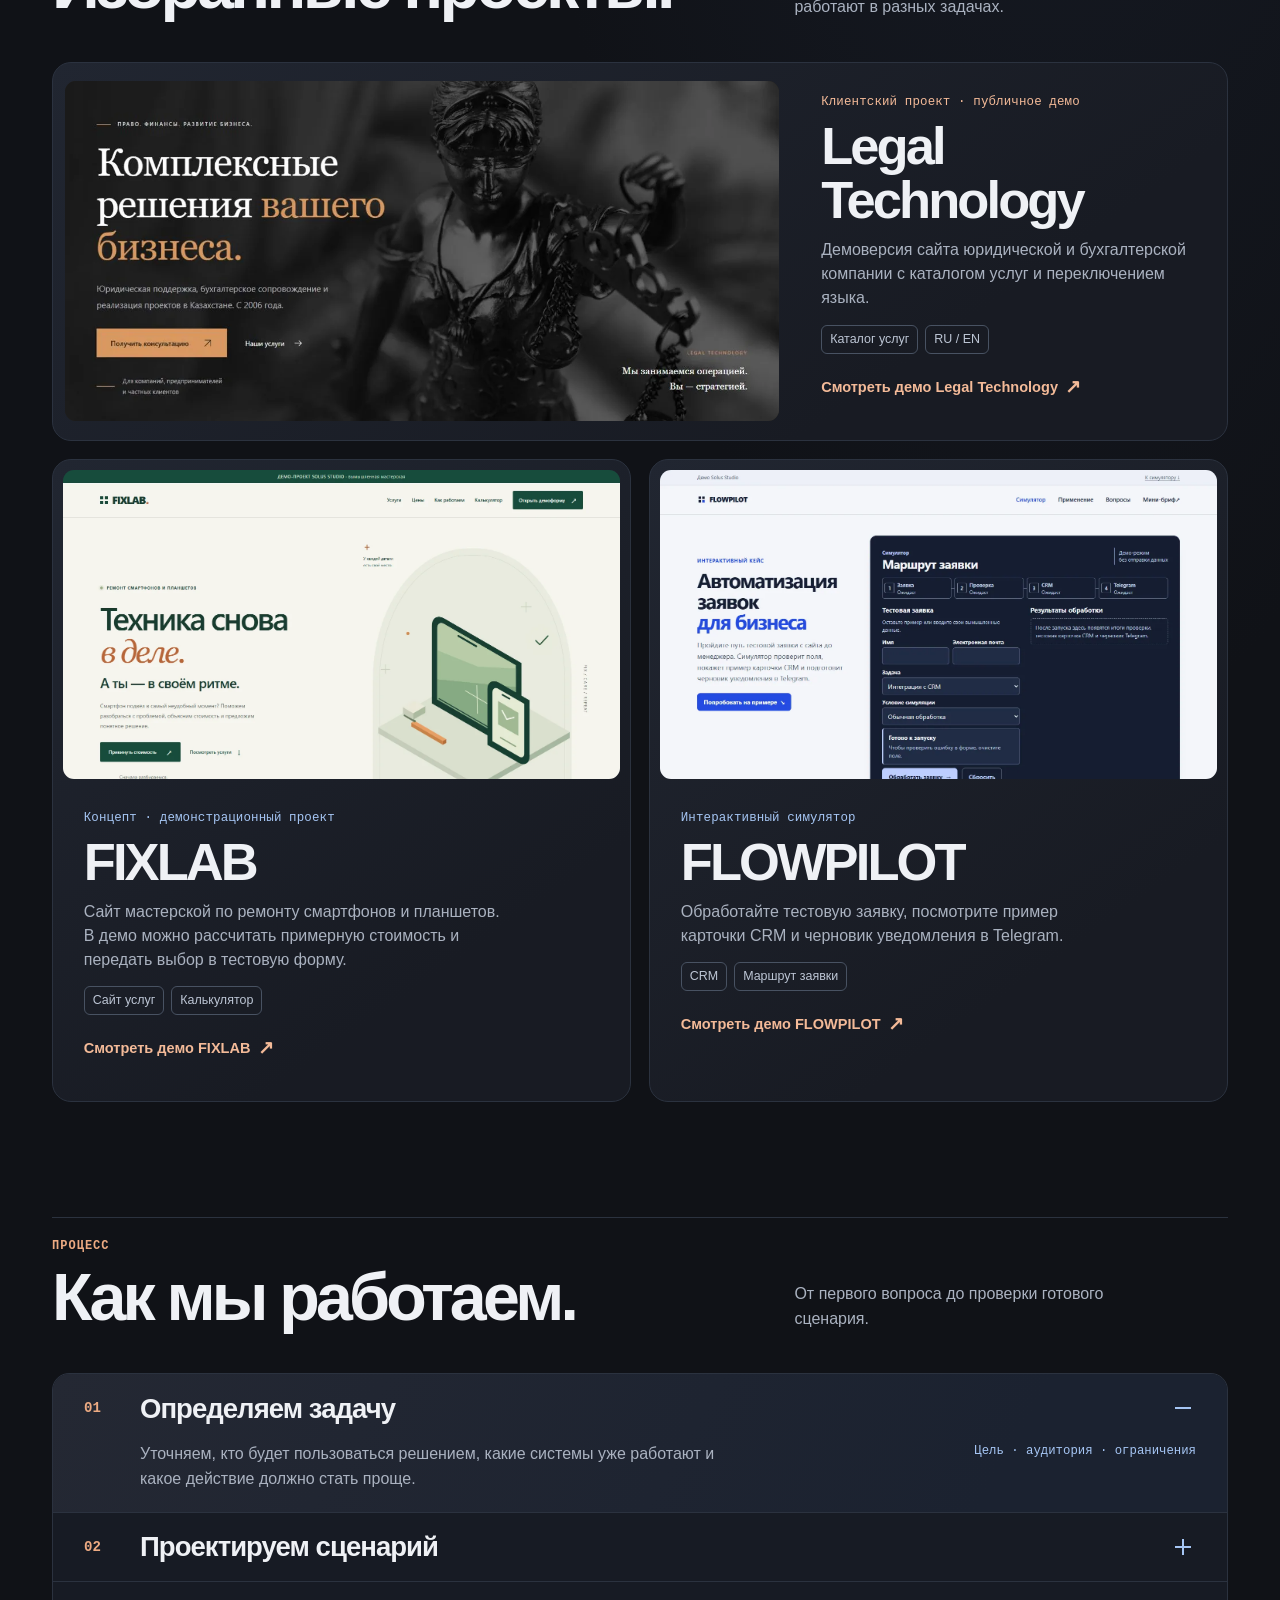
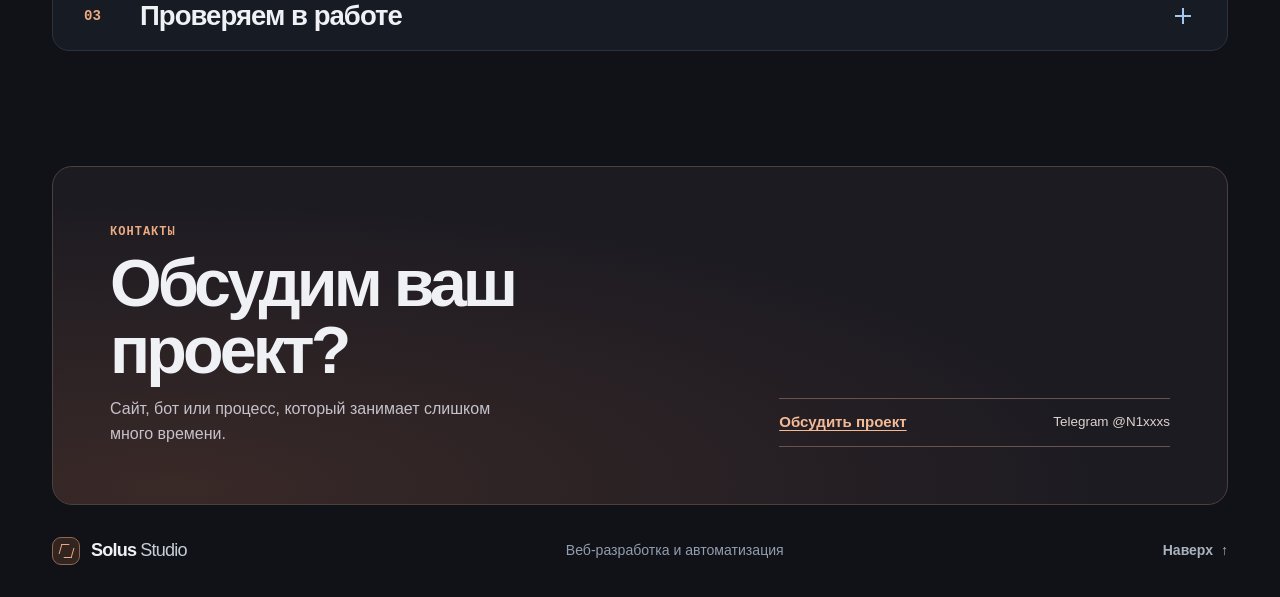
==== commit 323f8069: "Update Solus Studio Telegram contact" ====
--- a/index.html
+++ b/index.html
@@ -1,192 +1,191 @@
-<!DOCTYPE html>
-<html lang="ru">
-<head>
-  <meta charset="utf-8">
-  <meta name="viewport" content="width=device-width, initial-scale=1">
-  <meta name="description" content="Solus Studio проектирует сайты и интерфейсы, разрабатывает Telegram-ботов и подключает API для автоматизации бизнес-процессов.">
-  <meta name="theme-color" content="#101217">
-  <meta name="robots" content="noindex">
-  <meta name="referrer" content="no-referrer">
-  <meta property="og:title" content="Solus Studio — сайты и автоматизация для бизнеса">
-  <meta property="og:description" content="Solus Studio проектирует сайты и интерфейсы, разрабатывает Telegram-ботов и подключает API для автоматизации бизнес-процессов.">
-  <meta property="og:type" content="website">
-  <title>Solus Studio — сайты и автоматизация для бизнеса</title>
-  <link rel="stylesheet" href="styles.css">
-  <link rel="icon" href="assets/favicon.svg" type="image/svg+xml">
-  <link rel="alternate" hreflang="en" href="en.html">
-  <script src="workflow.js" defer></script>
-</head>
-<body>
-  <a class="skip-link" href="#main">К содержанию</a>
-  <header class="header shell" id="top" tabindex="-1">
-    <a class="brand" href="#top" aria-label="Solus Studio — к началу"><span class="brand-mark" aria-hidden="true"></span><span>Solus<span class="brand-studio"> Studio</span></span></a>
-    <nav class="nav" aria-label="Основная навигация">
-      <a href="#services">Услуги</a>
-      <a href="#projects">Проекты</a>
-      <a href="#approach">Процесс</a>
-      <a href="#contact" class="nav-contact">Контакты</a>
-      <a class="language-link" href="en.html" hreflang="en" lang="en" aria-label="EN — English">EN</a>
-    </nav>
-  </header>
-  <main id="main" tabindex="-1">
-    <section class="hero shell" aria-labelledby="hero-title">
-      <div class="hero-copy">
-        <p class="eyebrow hero-kicker"><span class="signal" aria-hidden="true"></span>Студия цифровой разработки</p>
-        <h1 id="hero-title">Сайты и <em>автоматизация</em> для бизнеса.</h1>
-        <p class="hero-intro">Проектируем интерфейсы и связываем сайты, Telegram-ботов и внутренние системы в рабочие процессы.</p>
-        <div class="hero-actions">
-          <a class="button button-primary" href="#projects">Смотреть проекты<span aria-hidden="true">↗</span></a>
-          <a class="text-link" href="#workflow">Как работает интеграция</a>
-        </div>
-      </div>
-      <section class="workflow" id="workflow" tabindex="-1" aria-labelledby="workflow-title" data-workflow data-state="idle" data-step="0">
-        <div class="workflow-head">
-          <div><p class="eyebrow workflow-tag"><span class="signal" aria-hidden="true"></span>Симуляция</p><h2 id="workflow-title">Маршрут заявки</h2></div>
-          <button class="workflow-play" type="button" data-workflow-play aria-controls="workflow-panel" data-label-play="Запустить" data-label-pause="Пауза" data-label-resume="Продолжить" data-label-replay="Повторить" disabled>
-            <span class="play-icon" aria-hidden="true"></span><span data-workflow-play-label>Запустить</span>
-          </button>
-        </div>
-        <div class="workflow-stage">
-          <div class="workflow-nodes">
-                <button class="workflow-node" type="button" data-workflow-step="0" data-announcement="Новая заявка" aria-controls="workflow-panel" aria-pressed="true" disabled>
-                  <span class="workflow-symbol" aria-hidden="true">&lt;/&gt;</span>
-                  <span class="workflow-node-name">Сайт</span>
-                </button>
-                <button class="workflow-node" type="button" data-workflow-step="1" data-announcement="Данные проверены" aria-controls="workflow-panel" aria-pressed="false" disabled>
-                  <span class="workflow-symbol" aria-hidden="true">{ }</span>
-                  <span class="workflow-node-name">Обработка</span>
-                </button>
-                <button class="workflow-node" type="button" data-workflow-step="2" data-announcement="Карточка готова" aria-controls="workflow-panel" aria-pressed="false" disabled>
-                  <span class="workflow-symbol" aria-hidden="true">▤</span>
-                  <span class="workflow-node-name">CRM</span>
-                </button>
-                <button class="workflow-node" type="button" data-workflow-step="3" data-announcement="Уведомление готово" aria-controls="workflow-panel" aria-pressed="false" disabled>
-                  <span class="workflow-symbol" aria-hidden="true">↗</span>
-                  <span class="workflow-node-name">Telegram</span>
-                </button>
-          </div>
-          <div class="workflow-panel" id="workflow-panel">
-                <div class="workflow-detail" data-workflow-detail="0">
-                  <div><p class="event-name"><span aria-hidden="true"></span>request.created</p><h3>Новая заявка</h3><p class="event-copy">Посетитель выбирает услугу. В примере сайт формирует событие с тестовым идентификатором.</p></div>
-                  <code class="event-payload">{ id: &quot;demo-01&quot;, service: &quot;website&quot; }</code>
-                </div>
-                <div class="workflow-detail" data-workflow-detail="1" hidden>
-                  <div><p class="event-name"><span aria-hidden="true"></span>request.validated</p><h3>Данные проверены</h3><p class="event-copy">Проверяем обязательные поля и приводим данные к формату для следующего шага.</p></div>
-                  <code class="event-payload">{ id: &quot;demo-01&quot;, valid: true }</code>
-                </div>
-                <div class="workflow-detail" data-workflow-detail="2" hidden>
-                  <div><p class="event-name"><span aria-hidden="true"></span>crm.record.preview</p><h3>Карточка готова</h3><p class="event-copy">По проверенным данным формируется пример карточки с типом услуги и статусом.</p></div>
-                  <code class="event-payload">{ id: &quot;demo-01&quot;, stage: &quot;new&quot; }</code>
-                </div>
-                <div class="workflow-detail" data-workflow-detail="3" hidden>
-                  <div><p class="event-name"><span aria-hidden="true"></span>telegram.message.preview</p><h3>Уведомление готово</h3><p class="event-copy">Из карточки собирается текст для команды: «Новая заявка на сайт».</p></div>
-                  <code class="event-payload">{ id: &quot;demo-01&quot;, delivery: &quot;simulated&quot; }</code>
-                </div>
-          </div>
-        </div>
-        <p class="workflow-note">Тестовый сценарий. Все события условные.</p>
-        <p class="visually-hidden" role="status" data-workflow-status></p>
-      </section>
-    </section>
-    <section class="section services shell" id="services" aria-labelledby="services-title" tabindex="-1">
-      <header class="section-heading">
-        <div><p class="eyebrow section-label">Услуги</p><h2 id="services-title">От интерфейса до процесса.</h2></div>
-        <p class="section-intro">Один исполнитель для сайта, бота и систем, которые должны работать вместе.</p>
-      </header>
-      <ul class="service-list">
-        <li class="service-item">
-          <div class="service-copy"><h3>Сайты и интерфейсы</h3><p>Лендинги и корпоративные сайты с понятной навигацией и адаптивными экранами.</p></div>
-          <div class="service-demo service-demo-0" role="group" aria-label="Пример адаптивной сетки"><div class="mini-browser" aria-hidden="true"><span></span><i></i><b></b><em></em></div><div class="mini-phone" aria-hidden="true"><span></span><i></i><b></b></div><span class="sample-label">Одна сетка · два экрана</span></div>
-        </li>
-        <li class="service-item">
-          <div class="service-copy"><h3>Telegram-боты</h3><p>Сценарии записи, уведомления и внутренние инструменты для команды.</p></div>
-          <div class="service-demo service-demo-1" role="group" aria-label="Пример сообщения бота"><div class="chat-preview"><span class="chat-icon" aria-hidden="true">↗</span><div><strong>Заявка принята</strong><small>Команда получила уведомление</small></div><span class="chat-check" aria-hidden="true">✓</span></div></div>
-        </li>
-        <li class="service-item">
-          <div class="service-copy"><h3>API и интеграции</h3><p>Подключаем CRM, таблицы и другие сервисы к вашим рабочим процессам.</p></div>
-          <div class="service-demo service-demo-2" role="group" aria-label="Пример ответа API"><div class="api-preview"><span><b>GET</b> /inquiries/demo-01</span><span class="api-status">HTTP 200 · пример</span><code>{ <i>"status"</i>: <b>"ready"</b> }</code></div></div>
-        </li>
-        <li class="service-item">
-          <div class="service-copy"><h3>Автоматизация процессов</h3><p>Убираем ручные шаги между получением заявки, назначением ответственного и напоминанием.</p></div>
-          <div class="service-demo service-demo-3" role="group" aria-label="Пример маршрутизации заявки"><div class="routing-preview"><span>Заявка</span><b aria-hidden="true">→</b><span>Проверка</span><b aria-hidden="true">→</b><span>Назначение</span></div></div>
-        </li>
-      </ul>
-    </section>
-    <section class="section projects shell" id="projects" aria-labelledby="projects-title" tabindex="-1">
-      <header class="section-heading">
-        <div><p class="eyebrow section-label">Проекты</p><h2 id="projects-title">Избранные проекты.</h2></div>
-        <p class="section-intro">Посмотрите, как интерфейс и автоматизация работают в разных задачах.</p>
-      </header>
-      <div class="project-grid">
-        <article class="project project-featured">
-          <div class="project-preview"><img src="assets/legaltechpro-preview.webp" width="1250" height="596" alt="Главный экран демоверсии Legal Technology с заголовком и изображением Фемиды" loading="lazy" decoding="async"></div>
-          <div class="project-info">
-            <p class="case-type">Клиентский проект · публичное демо</p>
-            <h3>Legal Technology</h3>
-            <p class="case-copy">Демоверсия сайта юридической и бухгалтерской компании с каталогом услуг и переключением языка.</p>
-            <ul class="tags" aria-label="Возможности проекта"><li>Каталог услуг</li><li>RU / EN</li></ul>
-            <a class="case-link" href="https://solus-studio.github.io/legaltechpro-demo/">Смотреть демо Legal Technology <span aria-hidden="true">↗</span></a>
-          </div>
-        </article>
-        <article class="project project-fixlab">
-          <div class="project-preview"><img src="assets/fixlab-preview.webp" width="1440" height="1000" alt="Главный экран FIXLAB с иллюстрацией смартфона и планшета" loading="lazy" decoding="async"></div>
-          <div class="project-info">
-            <p class="case-type">Концепт · демонстрационный проект</p>
-            <h3>FIXLAB</h3>
-            <p class="case-copy">Сайт мастерской по ремонту смартфонов и планшетов. В демо можно рассчитать примерную стоимость и передать выбор в тестовую форму.</p>
-            <ul class="tags" aria-label="Возможности проекта"><li>Сайт услуг</li><li>Калькулятор</li></ul>
-            <a class="case-link" href="https://solus-studio.github.io/fixlab-demo/">Смотреть демо FIXLAB <span aria-hidden="true">↗</span></a>
-          </div>
-        </article>
-        <article class="project project-flowpilot">
-          <div class="project-preview"><img src="assets/flowpilot-preview.webp" width="1440" height="1000" alt="Симулятор FLOWPILOT с этапами обработки и тестовой заявкой" loading="lazy" decoding="async"></div>
-          <div class="project-info">
-            <p class="case-type">Интерактивный симулятор</p>
-            <h3>FLOWPILOT</h3>
-            <p class="case-copy">Обработайте тестовую заявку, посмотрите пример карточки CRM и черновик уведомления в Telegram.</p>
-            <ul class="tags" aria-label="Возможности проекта"><li>CRM</li><li>Маршрут заявки</li></ul>
-            <a class="case-link" href="https://solus-studio.github.io/flowpilot-demo/">Смотреть демо FLOWPILOT <span aria-hidden="true">↗</span></a>
-          </div>
-        </article>
-      </div>
-    </section>
-    <section class="section approach shell" id="approach" aria-labelledby="approach-title" tabindex="-1">
-      <header class="section-heading">
-        <div><p class="eyebrow section-label">Процесс</p><h2 id="approach-title">Как мы работаем.</h2></div>
-        <p class="section-intro">От первого вопроса до проверки готового сценария.</p>
-      </header>
-      <ol class="approach-list">
-        <li><details name="studio-process" open>
-          <summary><span class="process-number" aria-hidden="true">01</span><span class="process-title">Определяем задачу</span><span class="process-toggle" aria-hidden="true"></span></summary>
-          <div class="process-body"><p>Уточняем, кто будет пользоваться решением, какие системы уже работают и какое действие должно стать проще.</p><p class="process-context">Цель · аудитория · ограничения</p></div>
-        </details></li>
-        <li><details name="studio-process">
-          <summary><span class="process-number" aria-hidden="true">02</span><span class="process-title">Проектируем сценарий</span><span class="process-toggle" aria-hidden="true"></span></summary>
-          <div class="process-body"><p>Выстраиваем путь от первого экрана до результата. Определяем, где нужны данные, интеграции и обработка ошибок.</p><p class="process-context">Маршрут · интерфейс · данные</p></div>
-        </details></li>
-        <li><details name="studio-process">
-          <summary><span class="process-number" aria-hidden="true">03</span><span class="process-title">Проверяем в работе</span><span class="process-toggle" aria-hidden="true"></span></summary>
-          <div class="process-body"><p>Проходим основной сценарий на телефоне и компьютере. Проверяем фокус, переходы и состояния ошибок.</p><p class="process-context">Устройства · ошибки · приёмка</p></div>
-        </details></li>
-      </ol>
-    </section>
-    <section class="project-contact shell" id="contact" aria-labelledby="contact-title" tabindex="-1">
-      <div>
-        <p class="eyebrow section-label">Контакты</p>
-        <h2 id="contact-title">Обсудим ваш проект?</h2>
-        <p class="contact-copy">Сайт, бот или процесс, который занимает слишком много времени.</p>
-      </div>
-      <div class="contact-details">
-        <ul class="contact-list">
-          <li><a class="contact-link contact-link-primary" href="https://t.me/Kogarashi_ii" rel="noreferrer"><span class="contact-action">Обсудить проект</span><span class="contact-destination">Telegram @Kogarashi_ii</span></a></li>
-        </ul>
-      </div>
-    </section>
-  </main>
-  <footer class="footer shell">
-    <a class="brand" href="#top" aria-label="Solus Studio — к началу"><span class="brand-mark" aria-hidden="true"></span><span>Solus<span class="brand-studio"> Studio</span></span></a>
-    <p>Веб-разработка и автоматизация</p>
-    <a class="footer-top" href="#top">Наверх <span aria-hidden="true">↑</span></a>
-  </footer>
-</body>
+<!DOCTYPE html>
+<html lang="ru">
+<head>
+  <meta charset="utf-8">
+  <meta name="viewport" content="width=device-width, initial-scale=1">
+  <meta name="description" content="Solus Studio проектирует сайты и интерфейсы, разрабатывает Telegram-ботов и подключает API для автоматизации бизнес-процессов.">
+  <meta name="theme-color" content="#101217">
+  <meta name="referrer" content="no-referrer">
+  <meta property="og:title" content="Solus Studio — сайты и автоматизация для бизнеса">
+  <meta property="og:description" content="Solus Studio проектирует сайты и интерфейсы, разрабатывает Telegram-ботов и подключает API для автоматизации бизнес-процессов.">
+  <meta property="og:type" content="website">
+  <title>Solus Studio — сайты и автоматизация для бизнеса</title>
+  <link rel="stylesheet" href="styles.css">
+  <link rel="icon" href="assets/favicon.svg" type="image/svg+xml">
+  <link rel="alternate" hreflang="en" href="en.html">
+  <script src="workflow.js" defer></script>
+</head>
+<body>
+  <a class="skip-link" href="#main">К содержанию</a>
+  <header class="header shell" id="top" tabindex="-1">
+    <a class="brand" href="#top" aria-label="Solus Studio — к началу"><span class="brand-mark" aria-hidden="true"></span><span>Solus<span class="brand-studio"> Studio</span></span></a>
+    <nav class="nav" aria-label="Основная навигация">
+      <a href="#services">Услуги</a>
+      <a href="#projects">Проекты</a>
+      <a href="#approach">Процесс</a>
+      <a href="#contact" class="nav-contact">Контакты</a>
+      <a class="language-link" href="en.html" hreflang="en" lang="en" aria-label="EN — English">EN</a>
+    </nav>
+  </header>
+  <main id="main" tabindex="-1">
+    <section class="hero shell" aria-labelledby="hero-title">
+      <div class="hero-copy">
+        <p class="eyebrow hero-kicker"><span class="signal" aria-hidden="true"></span>Студия цифровой разработки</p>
+        <h1 id="hero-title">Сайты и <em>автоматизация</em> для бизнеса.</h1>
+        <p class="hero-intro">Проектируем интерфейсы и связываем сайты, Telegram-ботов и внутренние системы в рабочие процессы.</p>
+        <div class="hero-actions">
+          <a class="button button-primary" href="#projects">Смотреть проекты<span aria-hidden="true">↗</span></a>
+          <a class="text-link" href="#workflow">Как работает интеграция</a>
+        </div>
+      </div>
+      <section class="workflow" id="workflow" tabindex="-1" aria-labelledby="workflow-title" data-workflow data-state="idle" data-step="0">
+        <div class="workflow-head">
+          <div><p class="eyebrow workflow-tag"><span class="signal" aria-hidden="true"></span>Симуляция</p><h2 id="workflow-title">Маршрут заявки</h2></div>
+          <button class="workflow-play" type="button" data-workflow-play aria-controls="workflow-panel" data-label-play="Запустить" data-label-pause="Пауза" data-label-resume="Продолжить" data-label-replay="Повторить" disabled>
+            <span class="play-icon" aria-hidden="true"></span><span data-workflow-play-label>Запустить</span>
+          </button>
+        </div>
+        <div class="workflow-stage">
+          <div class="workflow-nodes">
+                <button class="workflow-node" type="button" data-workflow-step="0" data-announcement="Новая заявка" aria-controls="workflow-panel" aria-pressed="true" disabled>
+                  <span class="workflow-symbol" aria-hidden="true">&lt;/&gt;</span>
+                  <span class="workflow-node-name">Сайт</span>
+                </button>
+                <button class="workflow-node" type="button" data-workflow-step="1" data-announcement="Данные проверены" aria-controls="workflow-panel" aria-pressed="false" disabled>
+                  <span class="workflow-symbol" aria-hidden="true">{ }</span>
+                  <span class="workflow-node-name">Обработка</span>
+                </button>
+                <button class="workflow-node" type="button" data-workflow-step="2" data-announcement="Карточка готова" aria-controls="workflow-panel" aria-pressed="false" disabled>
+                  <span class="workflow-symbol" aria-hidden="true">▤</span>
+                  <span class="workflow-node-name">CRM</span>
+                </button>
+                <button class="workflow-node" type="button" data-workflow-step="3" data-announcement="Уведомление готово" aria-controls="workflow-panel" aria-pressed="false" disabled>
+                  <span class="workflow-symbol" aria-hidden="true">↗</span>
+                  <span class="workflow-node-name">Telegram</span>
+                </button>
+          </div>
+          <div class="workflow-panel" id="workflow-panel">
+                <div class="workflow-detail" data-workflow-detail="0">
+                  <div><p class="event-name"><span aria-hidden="true"></span>request.created</p><h3>Новая заявка</h3><p class="event-copy">Посетитель выбирает услугу. В примере сайт формирует событие с тестовым идентификатором.</p></div>
+                  <code class="event-payload">{ id: &quot;demo-01&quot;, service: &quot;website&quot; }</code>
+                </div>
+                <div class="workflow-detail" data-workflow-detail="1" hidden>
+                  <div><p class="event-name"><span aria-hidden="true"></span>request.validated</p><h3>Данные проверены</h3><p class="event-copy">Проверяем обязательные поля и приводим данные к формату для следующего шага.</p></div>
+                  <code class="event-payload">{ id: &quot;demo-01&quot;, valid: true }</code>
+                </div>
+                <div class="workflow-detail" data-workflow-detail="2" hidden>
+                  <div><p class="event-name"><span aria-hidden="true"></span>crm.record.preview</p><h3>Карточка готова</h3><p class="event-copy">По проверенным данным формируется пример карточки с типом услуги и статусом.</p></div>
+                  <code class="event-payload">{ id: &quot;demo-01&quot;, stage: &quot;new&quot; }</code>
+                </div>
+                <div class="workflow-detail" data-workflow-detail="3" hidden>
+                  <div><p class="event-name"><span aria-hidden="true"></span>telegram.message.preview</p><h3>Уведомление готово</h3><p class="event-copy">Из карточки собирается текст для команды: «Новая заявка на сайт».</p></div>
+                  <code class="event-payload">{ id: &quot;demo-01&quot;, delivery: &quot;simulated&quot; }</code>
+                </div>
+          </div>
+        </div>
+        <p class="workflow-note">Тестовый сценарий. Все события условные.</p>
+        <p class="visually-hidden" role="status" data-workflow-status></p>
+      </section>
+    </section>
+    <section class="section services shell" id="services" aria-labelledby="services-title" tabindex="-1">
+      <header class="section-heading">
+        <div><p class="eyebrow section-label">Услуги</p><h2 id="services-title">От интерфейса до процесса.</h2></div>
+        <p class="section-intro">Один исполнитель для сайта, бота и систем, которые должны работать вместе.</p>
+      </header>
+      <ul class="service-list">
+        <li class="service-item">
+          <div class="service-copy"><h3>Сайты и интерфейсы</h3><p>Лендинги и корпоративные сайты с понятной навигацией и адаптивными экранами.</p></div>
+          <div class="service-demo service-demo-0" role="group" aria-label="Пример адаптивной сетки"><div class="mini-browser" aria-hidden="true"><span></span><i></i><b></b><em></em></div><div class="mini-phone" aria-hidden="true"><span></span><i></i><b></b></div><span class="sample-label">Одна сетка · два экрана</span></div>
+        </li>
+        <li class="service-item">
+          <div class="service-copy"><h3>Telegram-боты</h3><p>Сценарии записи, уведомления и внутренние инструменты для команды.</p></div>
+          <div class="service-demo service-demo-1" role="group" aria-label="Пример сообщения бота"><div class="chat-preview"><span class="chat-icon" aria-hidden="true">↗</span><div><strong>Заявка принята</strong><small>Команда получила уведомление</small></div><span class="chat-check" aria-hidden="true">✓</span></div></div>
+        </li>
+        <li class="service-item">
+          <div class="service-copy"><h3>API и интеграции</h3><p>Подключаем CRM, таблицы и другие сервисы к вашим рабочим процессам.</p></div>
+          <div class="service-demo service-demo-2" role="group" aria-label="Пример ответа API"><div class="api-preview"><span><b>GET</b> /inquiries/demo-01</span><span class="api-status">HTTP 200 · пример</span><code>{ <i>"status"</i>: <b>"ready"</b> }</code></div></div>
+        </li>
+        <li class="service-item">
+          <div class="service-copy"><h3>Автоматизация процессов</h3><p>Убираем ручные шаги между получением заявки, назначением ответственного и напоминанием.</p></div>
+          <div class="service-demo service-demo-3" role="group" aria-label="Пример маршрутизации заявки"><div class="routing-preview"><span>Заявка</span><b aria-hidden="true">→</b><span>Проверка</span><b aria-hidden="true">→</b><span>Назначение</span></div></div>
+        </li>
+      </ul>
+    </section>
+    <section class="section projects shell" id="projects" aria-labelledby="projects-title" tabindex="-1">
+      <header class="section-heading">
+        <div><p class="eyebrow section-label">Проекты</p><h2 id="projects-title">Избранные проекты.</h2></div>
+        <p class="section-intro">Посмотрите, как интерфейс и автоматизация работают в разных задачах.</p>
+      </header>
+      <div class="project-grid">
+        <article class="project project-featured">
+          <div class="project-preview"><img src="assets/legaltechpro-preview.webp" width="1250" height="596" alt="Главный экран демоверсии Legal Technology с заголовком и изображением Фемиды" loading="lazy" decoding="async"></div>
+          <div class="project-info">
+            <p class="case-type">Клиентский проект · публичное демо</p>
+            <h3>Legal Technology</h3>
+            <p class="case-copy">Демоверсия сайта юридической и бухгалтерской компании с каталогом услуг и переключением языка.</p>
+            <ul class="tags" aria-label="Возможности проекта"><li>Каталог услуг</li><li>RU / EN</li></ul>
+            <a class="case-link" href="https://solus-studio.github.io/legaltechpro-demo/">Смотреть демо Legal Technology <span aria-hidden="true">↗</span></a>
+          </div>
+        </article>
+        <article class="project project-fixlab">
+          <div class="project-preview"><img src="assets/fixlab-preview.webp" width="1440" height="1000" alt="Главный экран FIXLAB с иллюстрацией смартфона и планшета" loading="lazy" decoding="async"></div>
+          <div class="project-info">
+            <p class="case-type">Концепт · демонстрационный проект</p>
+            <h3>FIXLAB</h3>
+            <p class="case-copy">Сайт мастерской по ремонту смартфонов и планшетов. В демо можно рассчитать примерную стоимость и передать выбор в тестовую форму.</p>
+            <ul class="tags" aria-label="Возможности проекта"><li>Сайт услуг</li><li>Калькулятор</li></ul>
+            <a class="case-link" href="https://solus-studio.github.io/fixlab-demo/">Смотреть демо FIXLAB <span aria-hidden="true">↗</span></a>
+          </div>
+        </article>
+        <article class="project project-flowpilot">
+          <div class="project-preview"><img src="assets/flowpilot-preview.webp" width="1440" height="1000" alt="Симулятор FLOWPILOT с этапами обработки и тестовой заявкой" loading="lazy" decoding="async"></div>
+          <div class="project-info">
+            <p class="case-type">Интерактивный симулятор</p>
+            <h3>FLOWPILOT</h3>
+            <p class="case-copy">Обработайте тестовую заявку, посмотрите пример карточки CRM и черновик уведомления в Telegram.</p>
+            <ul class="tags" aria-label="Возможности проекта"><li>CRM</li><li>Маршрут заявки</li></ul>
+            <a class="case-link" href="https://solus-studio.github.io/flowpilot-demo/">Смотреть демо FLOWPILOT <span aria-hidden="true">↗</span></a>
+          </div>
+        </article>
+      </div>
+    </section>
+    <section class="section approach shell" id="approach" aria-labelledby="approach-title" tabindex="-1">
+      <header class="section-heading">
+        <div><p class="eyebrow section-label">Процесс</p><h2 id="approach-title">Как мы работаем.</h2></div>
+        <p class="section-intro">От первого вопроса до проверки готового сценария.</p>
+      </header>
+      <ol class="approach-list">
+        <li><details name="studio-process" open>
+          <summary><span class="process-number" aria-hidden="true">01</span><span class="process-title">Определяем задачу</span><span class="process-toggle" aria-hidden="true"></span></summary>
+          <div class="process-body"><p>Уточняем, кто будет пользоваться решением, какие системы уже работают и какое действие должно стать проще.</p><p class="process-context">Цель · аудитория · ограничения</p></div>
+        </details></li>
+        <li><details name="studio-process">
+          <summary><span class="process-number" aria-hidden="true">02</span><span class="process-title">Проектируем сценарий</span><span class="process-toggle" aria-hidden="true"></span></summary>
+          <div class="process-body"><p>Выстраиваем путь от первого экрана до результата. Определяем, где нужны данные, интеграции и обработка ошибок.</p><p class="process-context">Маршрут · интерфейс · данные</p></div>
+        </details></li>
+        <li><details name="studio-process">
+          <summary><span class="process-number" aria-hidden="true">03</span><span class="process-title">Проверяем в работе</span><span class="process-toggle" aria-hidden="true"></span></summary>
+          <div class="process-body"><p>Проходим основной сценарий на телефоне и компьютере. Проверяем фокус, переходы и состояния ошибок.</p><p class="process-context">Устройства · ошибки · приёмка</p></div>
+        </details></li>
+      </ol>
+    </section>
+    <section class="project-contact shell" id="contact" aria-labelledby="contact-title" tabindex="-1">
+      <div>
+        <p class="eyebrow section-label">Контакты</p>
+        <h2 id="contact-title">Обсудим ваш проект?</h2>
+        <p class="contact-copy">Сайт, бот или процесс, который занимает слишком много времени.</p>
+      </div>
+      <div class="contact-details">
+        <ul class="contact-list">
+          <li><a class="contact-link contact-link-primary" href="https://t.me/N1xxxs" rel="noreferrer"><span class="contact-action">Обсудить проект</span><span class="contact-destination">Telegram @N1xxxs</span></a></li>
+        </ul>
+      </div>
+    </section>
+  </main>
+  <footer class="footer shell">
+    <a class="brand" href="#top" aria-label="Solus Studio — к началу"><span class="brand-mark" aria-hidden="true"></span><span>Solus<span class="brand-studio"> Studio</span></span></a>
+    <p>Веб-разработка и автоматизация</p>
+    <a class="footer-top" href="#top">Наверх <span aria-hidden="true">↑</span></a>
+  </footer>
+</body>
 </html>
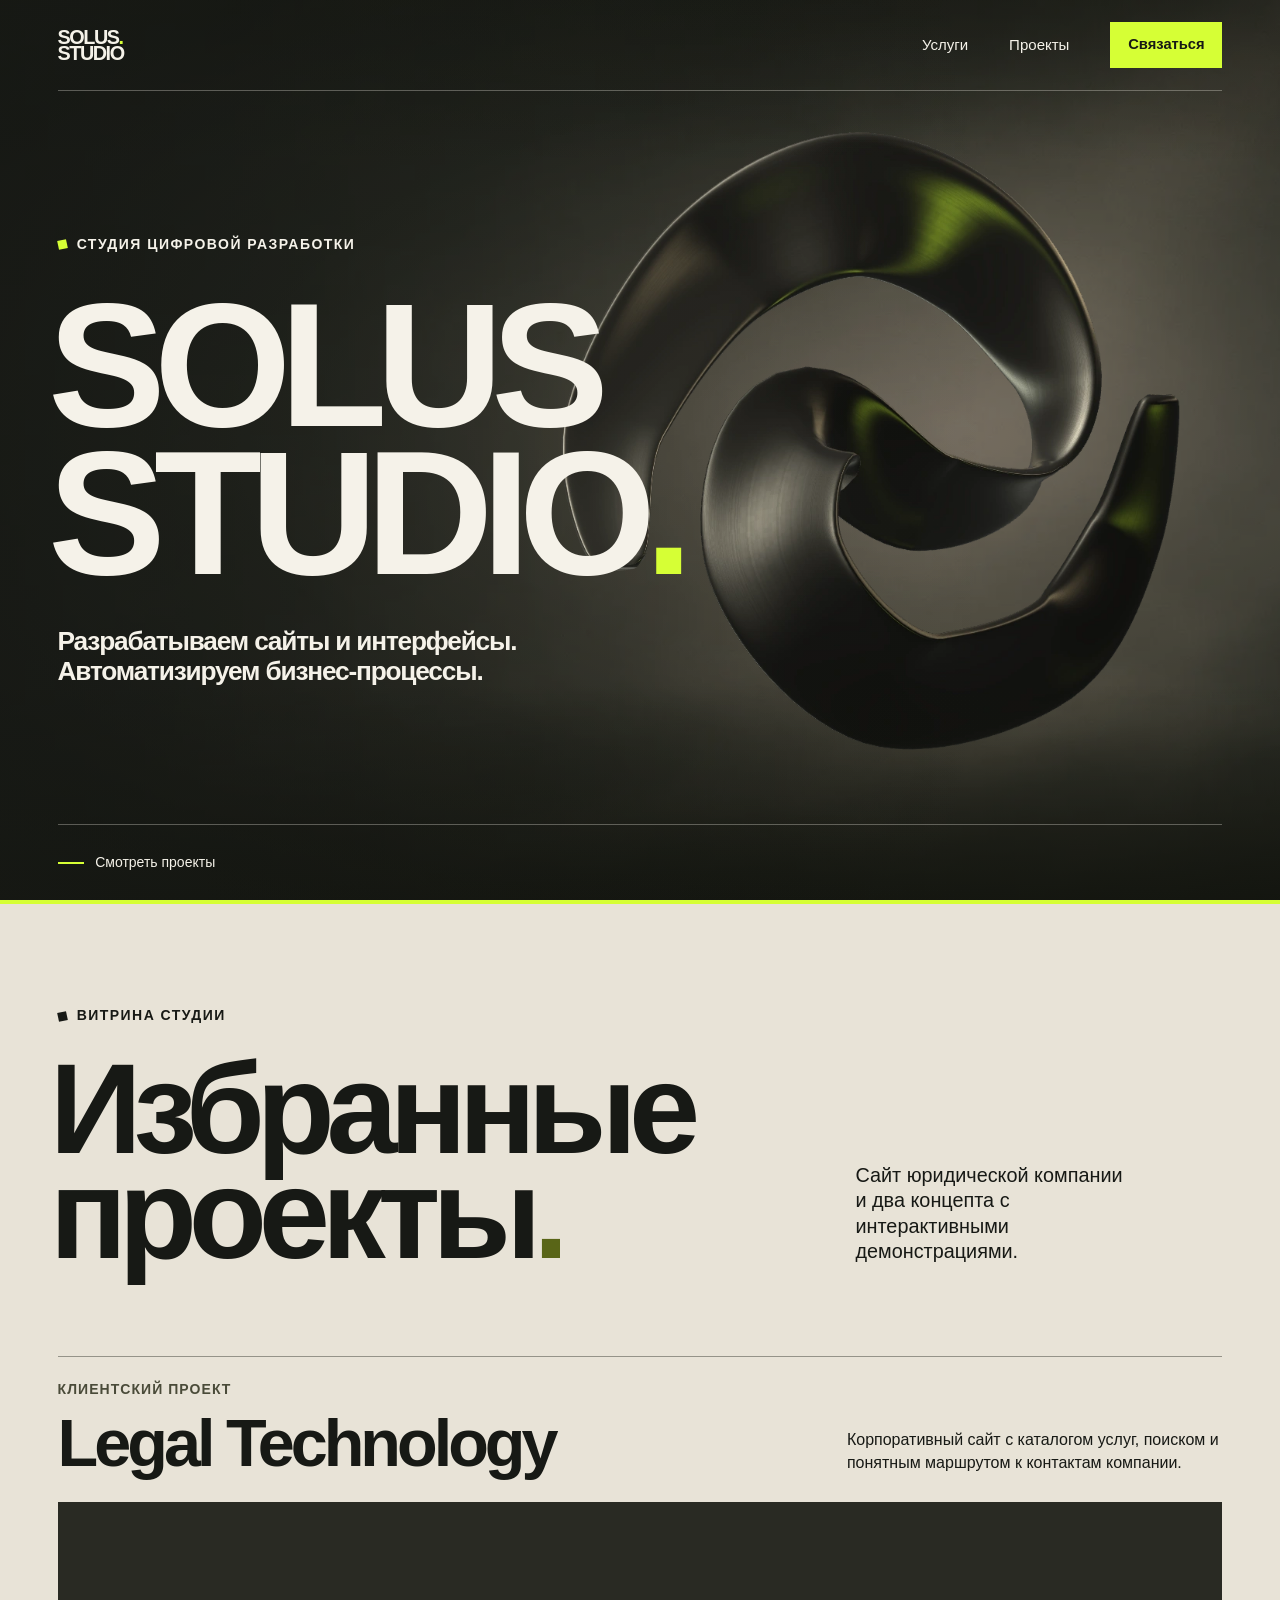
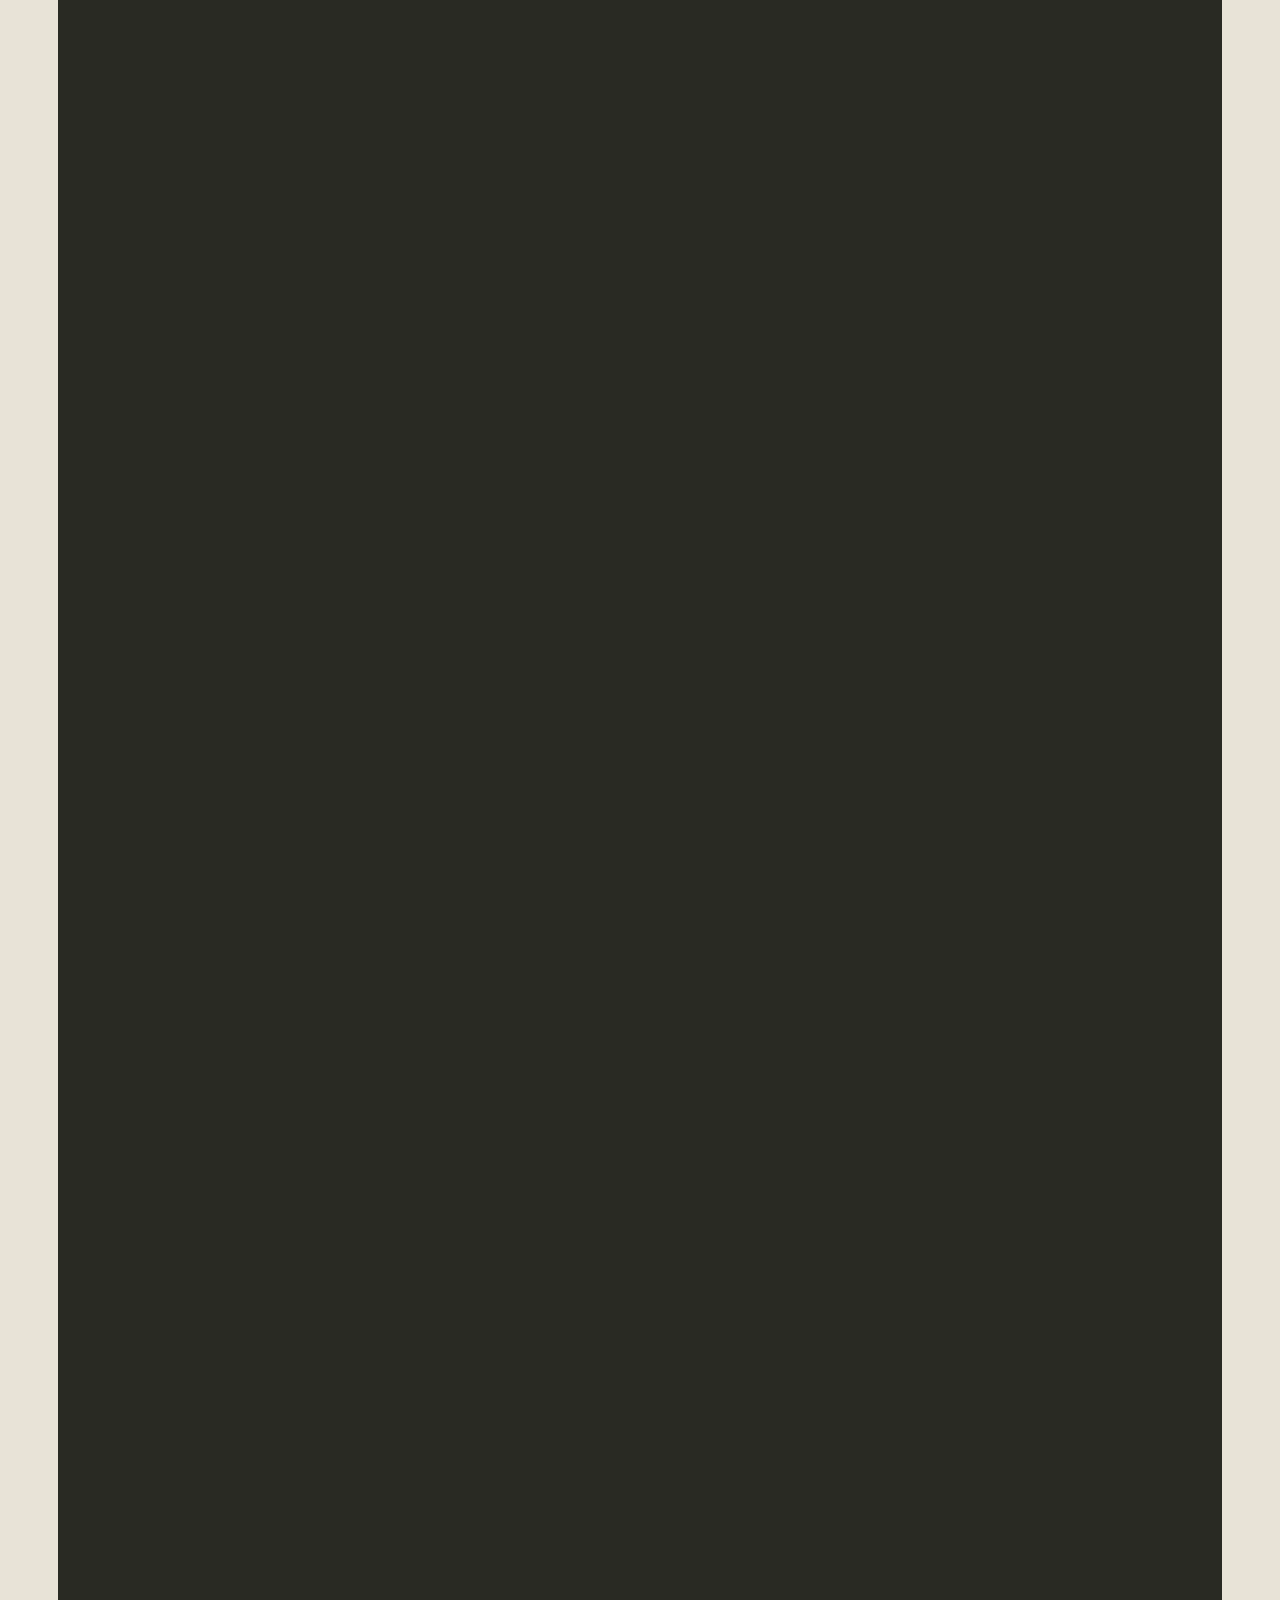
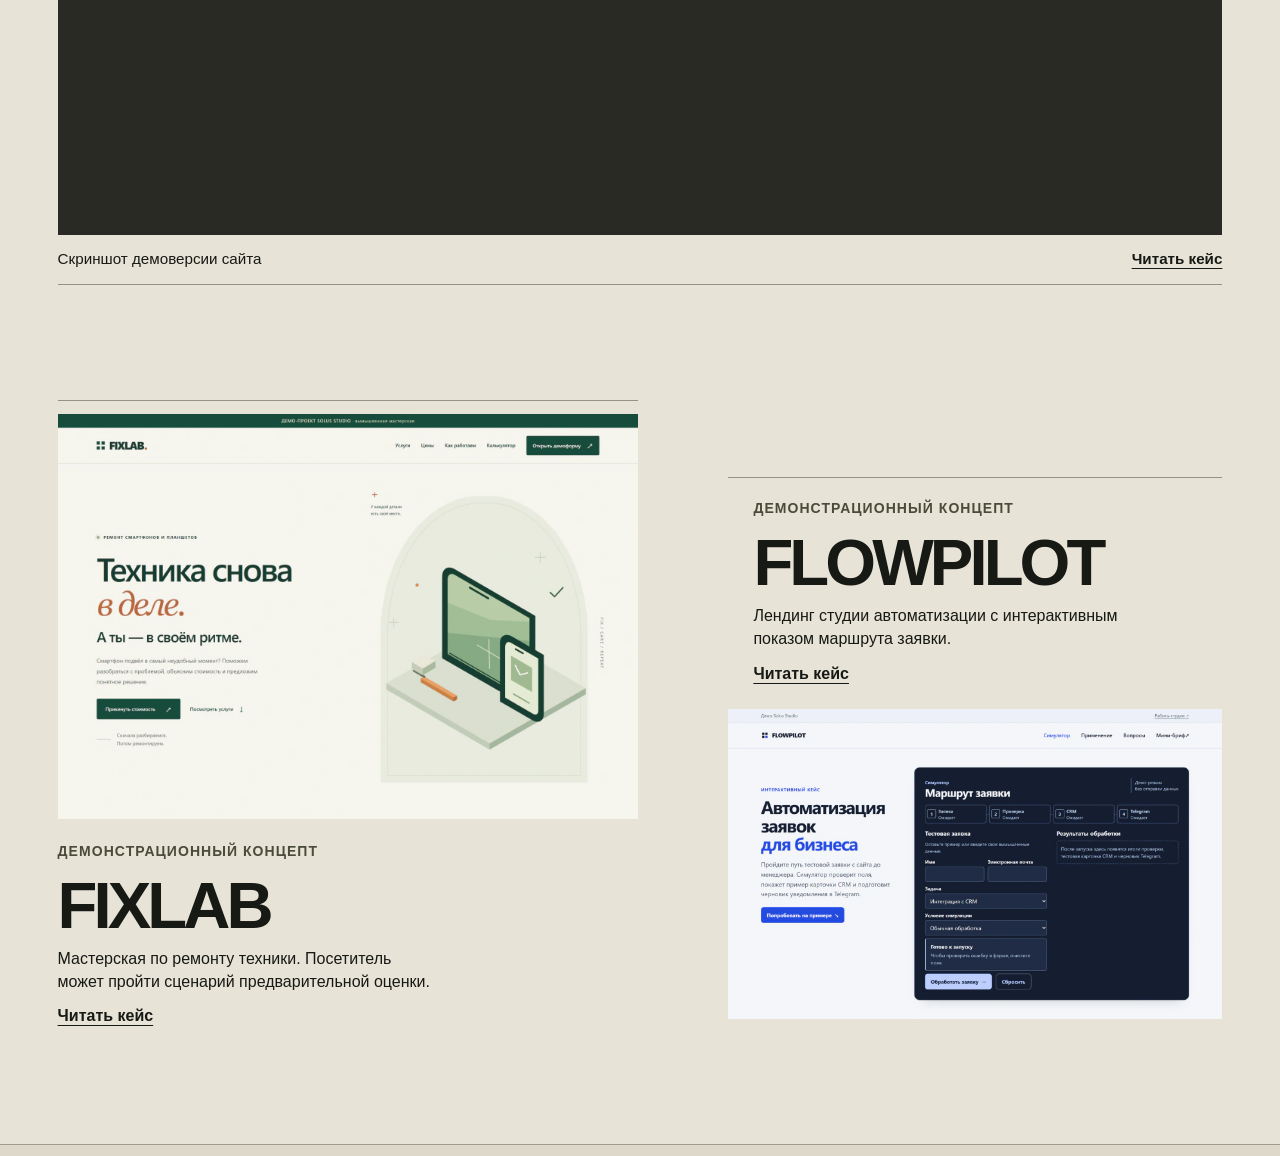
==== commit 2d6659f4: "Publish updated SOLUS STUDIO portfolio" ====
--- a/index.html
+++ b/index.html
@@ -1,191 +1,191 @@
-<!DOCTYPE html>
-<html lang="ru">
-<head>
-  <meta charset="utf-8">
-  <meta name="viewport" content="width=device-width, initial-scale=1">
-  <meta name="description" content="Solus Studio проектирует сайты и интерфейсы, разрабатывает Telegram-ботов и подключает API для автоматизации бизнес-процессов.">
-  <meta name="theme-color" content="#101217">
-  <meta name="referrer" content="no-referrer">
-  <meta property="og:title" content="Solus Studio — сайты и автоматизация для бизнеса">
-  <meta property="og:description" content="Solus Studio проектирует сайты и интерфейсы, разрабатывает Telegram-ботов и подключает API для автоматизации бизнес-процессов.">
-  <meta property="og:type" content="website">
-  <title>Solus Studio — сайты и автоматизация для бизнеса</title>
-  <link rel="stylesheet" href="styles.css">
-  <link rel="icon" href="assets/favicon.svg" type="image/svg+xml">
-  <link rel="alternate" hreflang="en" href="en.html">
-  <script src="workflow.js" defer></script>
-</head>
-<body>
-  <a class="skip-link" href="#main">К содержанию</a>
-  <header class="header shell" id="top" tabindex="-1">
-    <a class="brand" href="#top" aria-label="Solus Studio — к началу"><span class="brand-mark" aria-hidden="true"></span><span>Solus<span class="brand-studio"> Studio</span></span></a>
-    <nav class="nav" aria-label="Основная навигация">
-      <a href="#services">Услуги</a>
-      <a href="#projects">Проекты</a>
-      <a href="#approach">Процесс</a>
-      <a href="#contact" class="nav-contact">Контакты</a>
-      <a class="language-link" href="en.html" hreflang="en" lang="en" aria-label="EN — English">EN</a>
-    </nav>
-  </header>
-  <main id="main" tabindex="-1">
-    <section class="hero shell" aria-labelledby="hero-title">
-      <div class="hero-copy">
-        <p class="eyebrow hero-kicker"><span class="signal" aria-hidden="true"></span>Студия цифровой разработки</p>
-        <h1 id="hero-title">Сайты и <em>автоматизация</em> для бизнеса.</h1>
-        <p class="hero-intro">Проектируем интерфейсы и связываем сайты, Telegram-ботов и внутренние системы в рабочие процессы.</p>
-        <div class="hero-actions">
-          <a class="button button-primary" href="#projects">Смотреть проекты<span aria-hidden="true">↗</span></a>
-          <a class="text-link" href="#workflow">Как работает интеграция</a>
-        </div>
-      </div>
-      <section class="workflow" id="workflow" tabindex="-1" aria-labelledby="workflow-title" data-workflow data-state="idle" data-step="0">
-        <div class="workflow-head">
-          <div><p class="eyebrow workflow-tag"><span class="signal" aria-hidden="true"></span>Симуляция</p><h2 id="workflow-title">Маршрут заявки</h2></div>
-          <button class="workflow-play" type="button" data-workflow-play aria-controls="workflow-panel" data-label-play="Запустить" data-label-pause="Пауза" data-label-resume="Продолжить" data-label-replay="Повторить" disabled>
-            <span class="play-icon" aria-hidden="true"></span><span data-workflow-play-label>Запустить</span>
-          </button>
-        </div>
-        <div class="workflow-stage">
-          <div class="workflow-nodes">
-                <button class="workflow-node" type="button" data-workflow-step="0" data-announcement="Новая заявка" aria-controls="workflow-panel" aria-pressed="true" disabled>
-                  <span class="workflow-symbol" aria-hidden="true">&lt;/&gt;</span>
-                  <span class="workflow-node-name">Сайт</span>
-                </button>
-                <button class="workflow-node" type="button" data-workflow-step="1" data-announcement="Данные проверены" aria-controls="workflow-panel" aria-pressed="false" disabled>
-                  <span class="workflow-symbol" aria-hidden="true">{ }</span>
-                  <span class="workflow-node-name">Обработка</span>
-                </button>
-                <button class="workflow-node" type="button" data-workflow-step="2" data-announcement="Карточка готова" aria-controls="workflow-panel" aria-pressed="false" disabled>
-                  <span class="workflow-symbol" aria-hidden="true">▤</span>
-                  <span class="workflow-node-name">CRM</span>
-                </button>
-                <button class="workflow-node" type="button" data-workflow-step="3" data-announcement="Уведомление готово" aria-controls="workflow-panel" aria-pressed="false" disabled>
-                  <span class="workflow-symbol" aria-hidden="true">↗</span>
-                  <span class="workflow-node-name">Telegram</span>
-                </button>
-          </div>
-          <div class="workflow-panel" id="workflow-panel">
-                <div class="workflow-detail" data-workflow-detail="0">
-                  <div><p class="event-name"><span aria-hidden="true"></span>request.created</p><h3>Новая заявка</h3><p class="event-copy">Посетитель выбирает услугу. В примере сайт формирует событие с тестовым идентификатором.</p></div>
-                  <code class="event-payload">{ id: &quot;demo-01&quot;, service: &quot;website&quot; }</code>
-                </div>
-                <div class="workflow-detail" data-workflow-detail="1" hidden>
-                  <div><p class="event-name"><span aria-hidden="true"></span>request.validated</p><h3>Данные проверены</h3><p class="event-copy">Проверяем обязательные поля и приводим данные к формату для следующего шага.</p></div>
-                  <code class="event-payload">{ id: &quot;demo-01&quot;, valid: true }</code>
-                </div>
-                <div class="workflow-detail" data-workflow-detail="2" hidden>
-                  <div><p class="event-name"><span aria-hidden="true"></span>crm.record.preview</p><h3>Карточка готова</h3><p class="event-copy">По проверенным данным формируется пример карточки с типом услуги и статусом.</p></div>
-                  <code class="event-payload">{ id: &quot;demo-01&quot;, stage: &quot;new&quot; }</code>
-                </div>
-                <div class="workflow-detail" data-workflow-detail="3" hidden>
-                  <div><p class="event-name"><span aria-hidden="true"></span>telegram.message.preview</p><h3>Уведомление готово</h3><p class="event-copy">Из карточки собирается текст для команды: «Новая заявка на сайт».</p></div>
-                  <code class="event-payload">{ id: &quot;demo-01&quot;, delivery: &quot;simulated&quot; }</code>
-                </div>
-          </div>
-        </div>
-        <p class="workflow-note">Тестовый сценарий. Все события условные.</p>
-        <p class="visually-hidden" role="status" data-workflow-status></p>
-      </section>
-    </section>
-    <section class="section services shell" id="services" aria-labelledby="services-title" tabindex="-1">
-      <header class="section-heading">
-        <div><p class="eyebrow section-label">Услуги</p><h2 id="services-title">От интерфейса до процесса.</h2></div>
-        <p class="section-intro">Один исполнитель для сайта, бота и систем, которые должны работать вместе.</p>
-      </header>
-      <ul class="service-list">
-        <li class="service-item">
-          <div class="service-copy"><h3>Сайты и интерфейсы</h3><p>Лендинги и корпоративные сайты с понятной навигацией и адаптивными экранами.</p></div>
-          <div class="service-demo service-demo-0" role="group" aria-label="Пример адаптивной сетки"><div class="mini-browser" aria-hidden="true"><span></span><i></i><b></b><em></em></div><div class="mini-phone" aria-hidden="true"><span></span><i></i><b></b></div><span class="sample-label">Одна сетка · два экрана</span></div>
-        </li>
-        <li class="service-item">
-          <div class="service-copy"><h3>Telegram-боты</h3><p>Сценарии записи, уведомления и внутренние инструменты для команды.</p></div>
-          <div class="service-demo service-demo-1" role="group" aria-label="Пример сообщения бота"><div class="chat-preview"><span class="chat-icon" aria-hidden="true">↗</span><div><strong>Заявка принята</strong><small>Команда получила уведомление</small></div><span class="chat-check" aria-hidden="true">✓</span></div></div>
-        </li>
-        <li class="service-item">
-          <div class="service-copy"><h3>API и интеграции</h3><p>Подключаем CRM, таблицы и другие сервисы к вашим рабочим процессам.</p></div>
-          <div class="service-demo service-demo-2" role="group" aria-label="Пример ответа API"><div class="api-preview"><span><b>GET</b> /inquiries/demo-01</span><span class="api-status">HTTP 200 · пример</span><code>{ <i>"status"</i>: <b>"ready"</b> }</code></div></div>
-        </li>
-        <li class="service-item">
-          <div class="service-copy"><h3>Автоматизация процессов</h3><p>Убираем ручные шаги между получением заявки, назначением ответственного и напоминанием.</p></div>
-          <div class="service-demo service-demo-3" role="group" aria-label="Пример маршрутизации заявки"><div class="routing-preview"><span>Заявка</span><b aria-hidden="true">→</b><span>Проверка</span><b aria-hidden="true">→</b><span>Назначение</span></div></div>
-        </li>
-      </ul>
-    </section>
-    <section class="section projects shell" id="projects" aria-labelledby="projects-title" tabindex="-1">
-      <header class="section-heading">
-        <div><p class="eyebrow section-label">Проекты</p><h2 id="projects-title">Избранные проекты.</h2></div>
-        <p class="section-intro">Посмотрите, как интерфейс и автоматизация работают в разных задачах.</p>
-      </header>
-      <div class="project-grid">
-        <article class="project project-featured">
-          <div class="project-preview"><img src="assets/legaltechpro-preview.webp" width="1250" height="596" alt="Главный экран демоверсии Legal Technology с заголовком и изображением Фемиды" loading="lazy" decoding="async"></div>
-          <div class="project-info">
-            <p class="case-type">Клиентский проект · публичное демо</p>
-            <h3>Legal Technology</h3>
-            <p class="case-copy">Демоверсия сайта юридической и бухгалтерской компании с каталогом услуг и переключением языка.</p>
-            <ul class="tags" aria-label="Возможности проекта"><li>Каталог услуг</li><li>RU / EN</li></ul>
-            <a class="case-link" href="https://solus-studio.github.io/legaltechpro-demo/">Смотреть демо Legal Technology <span aria-hidden="true">↗</span></a>
-          </div>
-        </article>
-        <article class="project project-fixlab">
-          <div class="project-preview"><img src="assets/fixlab-preview.webp" width="1440" height="1000" alt="Главный экран FIXLAB с иллюстрацией смартфона и планшета" loading="lazy" decoding="async"></div>
-          <div class="project-info">
-            <p class="case-type">Концепт · демонстрационный проект</p>
-            <h3>FIXLAB</h3>
-            <p class="case-copy">Сайт мастерской по ремонту смартфонов и планшетов. В демо можно рассчитать примерную стоимость и передать выбор в тестовую форму.</p>
-            <ul class="tags" aria-label="Возможности проекта"><li>Сайт услуг</li><li>Калькулятор</li></ul>
-            <a class="case-link" href="https://solus-studio.github.io/fixlab-demo/">Смотреть демо FIXLAB <span aria-hidden="true">↗</span></a>
-          </div>
-        </article>
-        <article class="project project-flowpilot">
-          <div class="project-preview"><img src="assets/flowpilot-preview.webp" width="1440" height="1000" alt="Симулятор FLOWPILOT с этапами обработки и тестовой заявкой" loading="lazy" decoding="async"></div>
-          <div class="project-info">
-            <p class="case-type">Интерактивный симулятор</p>
-            <h3>FLOWPILOT</h3>
-            <p class="case-copy">Обработайте тестовую заявку, посмотрите пример карточки CRM и черновик уведомления в Telegram.</p>
-            <ul class="tags" aria-label="Возможности проекта"><li>CRM</li><li>Маршрут заявки</li></ul>
-            <a class="case-link" href="https://solus-studio.github.io/flowpilot-demo/">Смотреть демо FLOWPILOT <span aria-hidden="true">↗</span></a>
-          </div>
-        </article>
-      </div>
-    </section>
-    <section class="section approach shell" id="approach" aria-labelledby="approach-title" tabindex="-1">
-      <header class="section-heading">
-        <div><p class="eyebrow section-label">Процесс</p><h2 id="approach-title">Как мы работаем.</h2></div>
-        <p class="section-intro">От первого вопроса до проверки готового сценария.</p>
-      </header>
-      <ol class="approach-list">
-        <li><details name="studio-process" open>
-          <summary><span class="process-number" aria-hidden="true">01</span><span class="process-title">Определяем задачу</span><span class="process-toggle" aria-hidden="true"></span></summary>
-          <div class="process-body"><p>Уточняем, кто будет пользоваться решением, какие системы уже работают и какое действие должно стать проще.</p><p class="process-context">Цель · аудитория · ограничения</p></div>
-        </details></li>
-        <li><details name="studio-process">
-          <summary><span class="process-number" aria-hidden="true">02</span><span class="process-title">Проектируем сценарий</span><span class="process-toggle" aria-hidden="true"></span></summary>
-          <div class="process-body"><p>Выстраиваем путь от первого экрана до результата. Определяем, где нужны данные, интеграции и обработка ошибок.</p><p class="process-context">Маршрут · интерфейс · данные</p></div>
-        </details></li>
-        <li><details name="studio-process">
-          <summary><span class="process-number" aria-hidden="true">03</span><span class="process-title">Проверяем в работе</span><span class="process-toggle" aria-hidden="true"></span></summary>
-          <div class="process-body"><p>Проходим основной сценарий на телефоне и компьютере. Проверяем фокус, переходы и состояния ошибок.</p><p class="process-context">Устройства · ошибки · приёмка</p></div>
-        </details></li>
-      </ol>
-    </section>
-    <section class="project-contact shell" id="contact" aria-labelledby="contact-title" tabindex="-1">
-      <div>
-        <p class="eyebrow section-label">Контакты</p>
-        <h2 id="contact-title">Обсудим ваш проект?</h2>
-        <p class="contact-copy">Сайт, бот или процесс, который занимает слишком много времени.</p>
-      </div>
-      <div class="contact-details">
-        <ul class="contact-list">
-          <li><a class="contact-link contact-link-primary" href="https://t.me/N1xxxs" rel="noreferrer"><span class="contact-action">Обсудить проект</span><span class="contact-destination">Telegram @N1xxxs</span></a></li>
-        </ul>
-      </div>
-    </section>
-  </main>
-  <footer class="footer shell">
-    <a class="brand" href="#top" aria-label="Solus Studio — к началу"><span class="brand-mark" aria-hidden="true"></span><span>Solus<span class="brand-studio"> Studio</span></span></a>
-    <p>Веб-разработка и автоматизация</p>
-    <a class="footer-top" href="#top">Наверх <span aria-hidden="true">↑</span></a>
-  </footer>
-</body>
-</html>
+<!doctype html>
+<html lang="ru">
+<head>
+  <meta charset="utf-8">
+  <meta name="viewport" content="width=device-width, initial-scale=1">
+  <meta name="robots" content="noindex, nofollow">
+  <meta name="theme-color" content="#171915">
+  <meta name="referrer" content="no-referrer">
+  <meta name="description" content="SOLUS STUDIO разрабатывает сайты и интерфейсы, создаёт Telegram-ботов и подключает API для автоматизации бизнес-процессов.">
+  <title>SOLUS STUDIO — сайты, интерфейсы и автоматизация</title>
+  <link rel="icon" href="assets/favicon.png" type="image/png">
+  <link rel="stylesheet" href="style.css">
+  <script type="module" src="scene.mjs"></script>
+</head>
+<body id="top">
+  <a class="skip-link" href="#work">К проектам</a>
+  <main>
+    <div class="opening" id="opening">
+      <div class="stage" aria-hidden="true">
+        <div class="stage-light"></div>
+        <div class="object-frame">
+          <picture class="object-poster">
+            <source media="(max-width: 600px)" srcset="assets/fold-640.webp">
+            <img src="assets/fold.webp" width="1040" height="1040" alt="" fetchpriority="high">
+          </picture>
+          <canvas id="sculpture"></canvas>
+        </div>
+        <div class="stage-shade"></div>
+      </div>
+
+      <section class="hero" aria-labelledby="hero-title">
+        <header class="masthead">
+          <a class="wordmark" href="#top" aria-label="SOLUS STUDIO, к началу"><span>SOLUS<span class="mark-period">.</span></span><span>STUDIO</span></a>
+          <nav class="mastnav" aria-label="Главная навигация">
+            <a href="#services">Услуги</a>
+            <a href="#work">Проекты</a>
+            <a class="button button-acid" href="https://t.me/N1xxxs" aria-label="Связаться с SOLUS STUDIO в Telegram">Связаться</a>
+          </nav>
+        </header>
+
+        <div class="hero-main">
+          <p class="kicker"><span class="signal-mark" aria-hidden="true"></span>Студия цифровой разработки</p>
+          <h1 id="hero-title" class="hero-title" lang="en">SOLUS<br>
+            STUDIO<span aria-hidden="true">.</span></h1>
+          <p class="hero-positioning">Разрабатываем сайты и интерфейсы.<br>Автоматизируем бизнес-процессы.</p>
+        </div>
+
+        <div class="hero-baseline">
+          <a class="work-jump" href="#work"><span aria-hidden="true" class="jump-stroke"></span>Смотреть проекты</a>
+          <button class="motion-button" id="motion-toggle" type="button" hidden>Выключить 3D</button>
+        </div>
+      </section>
+
+      <section class="work-heading" id="work" aria-labelledby="work-title" tabindex="-1">
+        <div class="work-heading-inner">
+          <p class="kicker"><span class="signal-mark" aria-hidden="true"></span>Витрина студии</p>
+          <h2 id="work-title">Избранные<br>проекты<span>.</span></h2>
+          <p class="work-summary">Сайт юридической компании и два концепта с интерактивными демонстрациями.</p>
+        </div>
+      </section>
+    </div>
+
+    <section class="exhibition" aria-label="Кейсы SOLUS STUDIO">
+      <article class="feature">
+        <div class="feature-heading">
+          <div>
+            <p class="kicker project-type">Клиентский проект</p>
+            <h3 lang="en">Legal Technology</h3>
+          </div>
+          <p>Корпоративный сайт с каталогом услуг, поиском и понятным маршрутом к контактам компании.</p>
+        </div>
+        <a class="project-image feature-image" href="cases/legal-technology.html" aria-label="Открыть кейс Legal Technology">
+          <picture>
+            <source media="(max-width: 600px)" srcset="assets/work/legal-mobile-400.webp 400w, assets/work/legal-mobile-800.webp 800w" sizes="92vw" width="400" height="664">
+            <img src="assets/legal-desktop.webp" srcset="assets/work/legal-desktop-768.webp 768w, assets/work/legal-desktop-1200.webp 1200w, assets/legal-desktop.webp 1680w" sizes="91vw" width="1680" height="785" alt="Первый экран демоверсии Legal Technology с изображением Фемиды и кнопкой записи на консультацию" loading="lazy" decoding="async">
+          </picture>
+        </a>
+        <div class="project-caption"><span>Скриншот демоверсии сайта</span><a href="cases/legal-technology.html">Читать кейс</a></div>
+      </article>
+
+      <div class="concepts">
+        <article class="concept concept-fixlab">
+          <a class="project-image" href="cases/fixlab.html" aria-label="Открыть кейс FIXLAB">
+            <picture>
+              <source media="(max-width: 600px)" srcset="assets/work/fixlab-mobile-400.webp 400w, assets/work/fixlab-mobile-800.webp 800w" sizes="92vw" width="400" height="963">
+              <img src="assets/fixlab-desktop.webp" srcset="assets/work/fixlab-desktop-768.webp 768w, assets/work/fixlab-desktop-1200.webp 1200w, assets/fixlab-desktop.webp 1680w" sizes="46vw" width="1680" height="1170" alt="Главная страница FIXLAB с предложением ремонтной мастерской и быстрым переходом к оценке ремонта" loading="lazy" decoding="async">
+            </picture>
+          </a>
+          <div class="concept-copy">
+            <p class="kicker project-type">Демонстрационный концепт</p>
+            <h3 lang="en">FIXLAB</h3>
+            <p>Мастерская по ремонту техники. Посетитель может пройти сценарий предварительной оценки.</p>
+            <a class="case-link" href="cases/fixlab.html">Читать кейс</a>
+          </div>
+        </article>
+
+        <article class="concept concept-flowpilot">
+          <div class="concept-copy">
+            <p class="kicker project-type">Демонстрационный концепт</p>
+            <h3 lang="en">FLOWPILOT</h3>
+            <p>Лендинг студии автоматизации с интерактивным показом маршрута заявки.</p>
+            <a class="case-link" href="cases/flowpilot.html">Читать кейс</a>
+          </div>
+          <a class="project-image" href="cases/flowpilot.html" aria-label="Открыть кейс FLOWPILOT">
+            <picture>
+              <source media="(max-width: 600px)" srcset="assets/work/flowpilot-mobile-400.webp 400w, assets/work/flowpilot-mobile-800.webp 800w" sizes="92vw" width="400" height="679">
+              <img src="assets/flowpilot-desktop.webp" srcset="assets/work/flowpilot-desktop-768.webp 768w, assets/work/flowpilot-desktop-1200.webp 1200w, assets/flowpilot-desktop.webp 1680w" sizes="39vw" width="1680" height="1055" alt="Лендинг FLOWPILOT с интерфейсом демонстрации автоматизации заявок" loading="lazy" decoding="async">
+            </picture>
+          </a>
+        </article>
+      </div>
+    </section>
+
+    <section class="services" id="services" aria-labelledby="services-title" tabindex="-1">
+      <div class="services-heading">
+        <h2 id="services-title">Услуги<span>.</span></h2>
+        <p>Окончательная стоимость определяется после согласования задачи.</p>
+        <p class="services-note">Хостинг, домен и сторонние сервисы оплачиваются отдельно.</p>
+      </div>
+      <ul class="service-list">
+        <li>
+          <div class="service-copy">
+            <h3>Сайты и интерфейсы</h3>
+            <p>Помогите клиенту понять ваше предложение и найти нужную услугу с телефона или компьютера.</p>
+          </div>
+          <div class="service-offer">
+            <p class="service-price"><strong>От 18 000 ₽</strong></p>
+            <a href="cases/legal-technology.html">Каталог услуг Legal Technology</a>
+          </div>
+        </li>
+        <li>
+          <div class="service-copy">
+            <h3>Telegram-боты</h3>
+            <p>Принимайте заявки в привычном канале и сразу уведомляйте команду.</p>
+          </div>
+          <div class="service-offer">
+            <p class="service-price"><strong>Индивидуальный расчёт</strong></p>
+            <a href="cases/flowpilot.html#feature-title">Сценарий Telegram-уведомления в демо FLOWPILOT</a>
+          </div>
+        </li>
+        <li>
+          <div class="service-copy">
+            <h3>API и интеграции</h3>
+            <p>Передавайте данные с сайта в CRM автоматически, чтобы команда не переносила заявки вручную.</p>
+          </div>
+          <div class="service-offer">
+            <p class="service-price"><strong>От 12 000 ₽</strong> за интеграцию с CRM</p>
+            <a href="cases/flowpilot.html#feature-title">Сценарий передачи заявки в CRM в демо FLOWPILOT</a>
+          </div>
+        </li>
+        <li>
+          <div class="service-copy">
+            <h3>Автоматизация процессов</h3>
+            <p>Дайте клиенту возможность самому рассчитать стоимость, пройти опрос или записаться.</p>
+          </div>
+          <div class="service-offer">
+            <p class="service-price"><strong>От 8 000 ₽</strong> за калькуляторы и квизы</p>
+            <a href="cases/fixlab.html#feature-title">Калькулятор ремонта в демо FIXLAB</a>
+          </div>
+        </li>
+        <li>
+          <div class="service-copy">
+            <h3>Техническое обслуживание</h3>
+            <p>Поддерживайте сайт в рабочем состоянии и обновляйте страницы по мере изменений в бизнесе.</p>
+          </div>
+          <div class="service-offer">
+            <dl class="service-prices">
+              <div><dt>Базовое</dt><dd>4 900 ₽/мес.</dd></div>
+              <div><dt>Бизнес</dt><dd>8 900 ₽/мес.</dd></div>
+              <div><dt>Расширенное</dt><dd>14 900 ₽/мес.</dd></div>
+            </dl>
+            <a href="cases/legal-technology.html#feature-title">Пример для сопровождения — двуязычный каталог Legal Technology</a>
+          </div>
+        </li>
+      </ul>
+    </section>
+  </main>
+
+  <footer class="contact" id="contact">
+    <p class="kicker"><span class="signal-mark" aria-hidden="true"></span>SOLUS STUDIO</p>
+    <div class="contact-main">
+      <h2>Обсудим<br>проект?</h2>
+      <div>
+        <p>Расскажите, что хотите запустить или автоматизировать. Обсудим задачу и объём работ.</p>
+        <a class="button button-acid" href="https://t.me/N1xxxs" aria-label="Написать @N1xxxs в Telegram">Telegram&nbsp; @N1xxxs</a>
+      </div>
+    </div>
+    <div class="contact-end"><span>Сайты, интерфейсы и автоматизация</span><a href="#top">Наверх</a></div>
+  </footer>
+</body>
+</html>
--- a/style.css
+++ b/style.css
@@ -0,0 +1,327 @@
+:root {
+  --ink: #171915;
+  --paper: #e8e3d7;
+  --acid: #d6ff35;
+  --white: #f5f2e9;
+  --gutter: clamp(18px, 4.5vw, 80px);
+  --stage-height: max(100svh, 670px);
+  color: var(--ink);
+  background: var(--paper);
+  font: 100%/1.5 "Arial Nova", "Helvetica Neue", Arial, sans-serif;
+  color-scheme: light;
+}
+
+*, *::before, *::after { box-sizing: border-box; }
+body { margin: 0; }
+h1, h2, h3, p, figure { margin: 0; }
+a { color: inherit; text-underline-offset: .28em; }
+button { font: inherit; }
+img { display: block; max-width: 100%; height: auto; }
+[hidden] { display: none !important; }
+:focus-visible { outline: 2px solid currentColor; outline-offset: 5px; }
+
+.skip-link {
+  position: absolute;
+  z-index: 5;
+  inset: .75rem auto auto var(--gutter);
+  transform: translateY(-150%);
+  background: var(--acid);
+  color: var(--ink);
+  padding: .75rem 1rem;
+}
+.skip-link:focus { transform: none; }
+
+.opening {
+  position: relative;
+  isolation: isolate;
+  overflow: clip;
+  background: var(--ink);
+  color: var(--white);
+}
+
+.stage {
+  position: absolute;
+  inset: 0 0 auto;
+  height: var(--stage-height);
+  overflow: hidden;
+  overflow: clip;
+  pointer-events: none;
+}
+
+.stage-light, .stage-shade { position: absolute; inset: 0; }
+.stage-light {
+  background:
+    radial-gradient(ellipse at 74% 48%, #66625a 0%, #43443b 26%, #252821 54%, #171915 83%);
+}
+.stage-light::after {
+  content: "";
+  position: absolute;
+  inset: 0;
+  background: url("assets/atmosphere.webp") center / cover no-repeat;
+  opacity: .44;
+}
+.stage-shade {
+  background: linear-gradient(90deg, #171915a8 0, #17191530 46%, transparent 77%),
+    linear-gradient(0deg, #12140ed9 0%, transparent 24%, transparent 82%, #12140e61 100%);
+}
+.object-frame {
+  position: absolute;
+  width: clamp(560px, 63vw, 1160px);
+  aspect-ratio: 1;
+  right: clamp(-115px, -3vw, -20px);
+  top: 50%;
+  transform: translateY(-52%);
+}
+.object-poster, .object-poster img, #sculpture { position: absolute; inset: 0; width: 100%; height: 100%; }
+.object-poster img { object-fit: contain; }
+#sculpture { visibility: hidden; }
+
+.opening[data-scene="live"] .stage {
+  position: sticky;
+  top: 0;
+  margin-bottom: calc(-1 * var(--stage-height));
+}
+.opening[data-scene="live"] .object-poster { visibility: hidden; }
+.opening[data-scene="live"] #sculpture { visibility: visible; }
+.opening[data-scene="live"] .work-heading { margin-top: clamp(160px, 36svh, 360px); }
+
+.hero {
+  position: relative;
+  display: grid;
+  grid-template-rows: auto 1fr auto;
+  min-height: var(--stage-height);
+  padding: 0 var(--gutter);
+}
+
+.masthead, .hero-baseline {
+  display: flex;
+  align-items: center;
+  justify-content: space-between;
+  gap: 1rem;
+}
+.masthead { padding: 22px 0; border-bottom: 1px solid #f5f2e94f; }
+.wordmark {
+  display: inline-grid;
+  align-content: center;
+  font-weight: 900;
+  font-size: clamp(1rem, 1.55vw, 1.42rem);
+  line-height: .82;
+  letter-spacing: -.075em;
+  text-decoration: none;
+}
+.mark-period { color: var(--acid); }
+.mastnav { display: flex; align-items: center; gap: clamp(.75rem, 3.2vw, 3.2rem); }
+.mastnav > a:not(.button) { display: inline-flex; align-items: center; min-height: 44px; font-size: .94rem; text-decoration: none; }
+.mastnav > a:not(.button):hover { text-decoration: underline; }
+.button {
+  display: inline-flex;
+  min-height: 46px;
+  align-items: center;
+  justify-content: center;
+  padding: .58rem 1.05rem;
+  border: 1px solid transparent;
+  text-align: center;
+  text-decoration: none;
+  font-size: .92rem;
+  font-weight: 700;
+  line-height: 1.2;
+}
+.button-acid { background: var(--acid); color: var(--ink); }
+.button-acid:hover { background: var(--white); }
+.button-acid:focus-visible { outline-color: var(--acid); }
+
+.hero-main { align-self: center; padding: 2.2rem 0 1.8rem; }
+.kicker {
+  display: flex;
+  align-items: center;
+  gap: .72em;
+  font-size: .875rem;
+  font-weight: 700;
+  line-height: 1.4;
+  letter-spacing: .105em;
+  text-transform: uppercase;
+}
+.signal-mark { width: .64em; height: .64em; background: currentColor; transform: rotate(-12deg); }
+.hero .kicker .signal-mark { background: var(--acid); }
+.hero-title {
+  width: max-content;
+  max-width: 100%;
+  margin: clamp(20px, 4vh, 42px) 0 clamp(22px, 4.4vh, 52px) -.054em;
+  font-size: clamp(5.8rem, 13.8vw, 16.5rem);
+  font-weight: 900;
+  line-height: .84;
+  letter-spacing: -.067em;
+}
+.hero-title > span { color: var(--acid); }
+.hero-positioning {
+  max-width: 37ch;
+  font-size: clamp(1.23rem, 2.05vw, 2rem);
+  line-height: 1.13;
+  font-weight: 600;
+  letter-spacing: -.045em;
+}
+.hero-baseline { min-height: 76px; border-top: 1px solid #f5f2e94f; }
+.work-jump, .motion-button {
+  display: inline-flex;
+  align-items: center;
+  min-height: 44px;
+  gap: .7rem;
+  padding: 0;
+  font-size: .875rem;
+}
+.work-jump { text-decoration: none; }
+.jump-stroke { width: 1.65rem; height: 2px; background: var(--acid); }
+.work-jump:hover, .motion-button:hover { text-decoration: underline; }
+.motion-button { border: 0; background: transparent; color: var(--white); cursor: pointer; }
+
+.work-heading {
+  position: relative;
+  z-index: 1;
+  padding: clamp(3.25rem, 8vw, 8.3rem) var(--gutter) clamp(2.6rem, 7vw, 7.1rem);
+  background: var(--paper);
+  color: var(--ink);
+  border-top: 4px solid var(--acid);
+}
+.work-heading:focus-visible, .services:focus-visible { outline-color: #596517; outline-offset: -6px; }
+.work-heading-inner { display: grid; grid-template-columns: 2fr 1fr; column-gap: 5vw; align-items: end; }
+.work-heading .kicker { grid-column: 1 / -1; margin-bottom: clamp(1rem, 2.4vw, 2.5rem); }
+.work-heading h2, .services h2, .contact h2 {
+  margin-left: -.062em;
+  font-size: clamp(3.3rem, 10vw, 11.25rem);
+  font-weight: 900;
+  line-height: .82;
+  letter-spacing: -.064em;
+}
+.work-heading h2 span, .services h2 span { color: #596517; }
+.work-summary { max-width: 25ch; padding-bottom: .1em; font-size: clamp(1.12rem, 1.55vw, 1.6rem); line-height: 1.28; }
+
+.exhibition { background: var(--paper); padding: 0 var(--gutter) clamp(4rem, 9vw, 9rem); }
+.feature { border-top: 1px solid #17191566; }
+.feature-heading {
+  display: grid;
+  grid-template-columns: 2fr 1fr;
+  align-items: end;
+  gap: .75rem 3vw;
+  padding: 1.4rem 0 1.7rem;
+}
+.feature-heading h3, .concept h3 { font-weight: 900; line-height: .94; letter-spacing: -.06em; }
+.feature-heading h3 { font-size: clamp(2.25rem, 5.2vw, 6rem); }
+.feature-heading > p, .concept-copy > p:not(.kicker) { max-width: 43ch; line-height: 1.42; font-size: clamp(1rem, 1.22vw, 1.2rem); }
+.project-type { color: #4a4b39; margin-bottom: .8rem; letter-spacing: .075em; }
+.project-image { display: block; overflow: hidden; background: #292a23; }
+.project-image picture { display: block; }
+.project-image img { display: block; width: 100%; height: auto; transition: transform .4s; }
+.project-image:hover img { transform: scale(1.018); }
+.project-caption {
+  display: flex;
+  justify-content: space-between;
+  align-items: baseline;
+  flex-wrap: wrap;
+  gap: .55rem 1rem;
+  border-bottom: 1px solid #17191566;
+  padding: .8rem 0;
+  font-size: .95rem;
+}
+.project-caption a, .case-link { font-weight: 700; }
+.project-caption a:hover, .case-link:hover { text-decoration-thickness: 2px; }
+.concepts {
+  display: grid;
+  grid-template-columns: minmax(0, 1.08fr) minmax(0, .92fr);
+  align-items: start;
+  gap: 7vw;
+  margin-top: clamp(3.5rem, 9vw, 10rem);
+}
+.concept { display: grid; gap: 1.45rem; border-top: 1px solid #17191566; }
+.concept-fixlab .project-image { margin-top: .85rem; }
+.concept-flowpilot { margin-top: clamp(1.25rem, 6vw, 7rem); }
+.concept-flowpilot .concept-copy { padding-top: 1.35rem; padding-left: clamp(0rem, 2vw, 2rem); }
+.concept h3 { font-size: clamp(2.5rem, 5.1vw, 6.3rem); }
+.concept-copy > p:not(.kicker) { margin: .75rem 0 .7rem; }
+
+.services {
+  display: grid;
+  grid-template-columns: minmax(0, 2fr) minmax(0, 5fr);
+  align-items: start;
+  gap: clamp(1.75rem, 5vw, 5rem);
+  padding: clamp(2.75rem, 6.5vw, 7rem) var(--gutter);
+  background: #ddd8ca;
+  border-top: 1px solid #17191550;
+}
+.services h2 { font-size: clamp(3.3rem, 7.4vw, 8rem); }
+.services-heading p { max-width: 31ch; margin-top: clamp(1rem, 2.2vw, 2rem); font-size: clamp(1rem, 1.3vw, 1.3rem); line-height: 1.42; }
+.services-heading .services-note { margin-top: .7rem; color: #47483c; font-size: 1rem; }
+.service-list { margin: 0; padding: 0; list-style: none; border-bottom: 1px solid #17191566; }
+.service-list li {
+  display: grid;
+  grid-template-columns: minmax(0, 5fr) minmax(0, 6fr);
+  gap: .65rem 1.5rem;
+  padding: 1.04rem 0 1.16rem;
+  border-top: 1px solid #17191566;
+}
+.service-list h3 { font-size: clamp(1.15rem, 1.95vw, 1.85rem); line-height: 1.12; letter-spacing: -.038em; }
+.service-copy p { max-width: 43ch; margin-top: .45rem; line-height: 1.38; }
+.service-offer { display: grid; align-content: start; justify-items: start; gap: .55rem; }
+.service-price { line-height: 1.35; }
+.service-price strong { font-size: clamp(1.16rem, 1.55vw, 1.4rem); white-space: nowrap; }
+.service-offer > a { color: #444637; font-size: .92rem; line-height: 1.45; }
+.service-offer > a:hover { color: var(--ink); text-decoration-thickness: 2px; }
+.service-prices { display: grid; gap: .38rem; width: min(100%, 21rem); margin: 0; line-height: 1.35; }
+.service-prices div { display: flex; flex-wrap: wrap; justify-content: space-between; gap: .06rem 1rem; }
+.service-prices dt { color: #47483c; font-size: .9rem; }
+.service-prices dd { margin: 0; font-weight: 700; white-space: nowrap; }
+
+.contact { padding: clamp(2.75rem, 6.8vw, 7rem) var(--gutter) 0; background: var(--ink); color: var(--white); }
+.contact h2, .contact .signal-mark { color: var(--acid); }
+.contact h2 { font-size: clamp(3.8rem, 10.6vw, 12rem); line-height: .88; }
+.contact-main {
+  display: grid;
+  grid-template-columns: 2fr 1fr;
+  align-items: end;
+  gap: 2rem 3vw;
+  margin: clamp(1.5rem, 4vw, 4rem) 0 clamp(2.5rem, 7vw, 7rem);
+}
+.contact-main p { max-width: 29ch; margin-bottom: 1.2rem; line-height: 1.36; font-size: clamp(1.05rem, 1.55vw, 1.45rem); }
+.contact-end { display: flex; flex-wrap: wrap; justify-content: space-between; gap: .75rem; padding: 1rem 0; border-top: 1px solid #f5f2e94f; font-size: .875rem; font-weight: 700; }
+
+@media (max-width: 900px) {
+  .object-frame { width: max(540px, 76vw); right: -8vw; }
+  .stage-shade { background: linear-gradient(90deg, #1719159c, transparent 80%), linear-gradient(0deg, #12140ecf 0%, transparent 28%, transparent 75%, #12140e9c 100%); }
+  .service-list li { grid-template-columns: 1fr; }
+}
+
+@media (max-width: 600px) {
+  :root { --stage-height: max(100svh, 615px); }
+  .masthead { padding: 13px 0; }
+  .masthead, .mastnav { gap: clamp(.5rem, 2.4vw, 1rem); }
+  .mastnav > a:not(.button) { font-size: .875rem; }
+  .mastnav .button { padding-inline: .65rem; font-size: .875rem; }
+  .hero-main { align-self: start; padding: clamp(2.5rem, 6.6svh, 5rem) 0 1rem; }
+  .hero-title { margin-top: 1.35rem; margin-bottom: 1.12rem; font-size: clamp(3.82rem, 16.8vw, 6.4rem); }
+  .hero-positioning { font-size: 1.1rem; line-height: 1.25; }
+  .hero-baseline { min-height: 58px; }
+  .stage-light { background-position: 65% center; }
+  .stage-light::after { background-position: 68% center; }
+  .stage-shade { background: linear-gradient(180deg, #12140eae 0%, #12140e7a 45%, transparent 61%, transparent 82%, #12140ed9 100%); }
+  .object-frame {
+    width: clamp(345px, max(85vw, 49svh), 540px);
+    top: auto;
+    bottom: 22px;
+    right: 50%;
+    transform: translateX(50%);
+  }
+  .opening[data-scene="live"] .work-heading { margin-top: 20svh; }
+  .work-heading-inner, .feature-heading, .services, .contact-main, .concepts { grid-template-columns: 1fr; }
+  .work-summary { margin-top: 1.2rem; max-width: 30ch; }
+  .concepts { gap: 3rem; }
+  .concept-flowpilot { margin-top: 0; }
+  .concept-flowpilot .concept-copy { padding-left: 0; }
+}
+
+@media (max-width: 350px) {
+  .object-frame { bottom: 17px; }
+  .work-heading h2 { font-size: 3rem; }
+}
+
+@media (prefers-reduced-motion: reduce) {
+  *, *::before, *::after { scroll-behavior: auto !important; transition: none !important; }
+}
